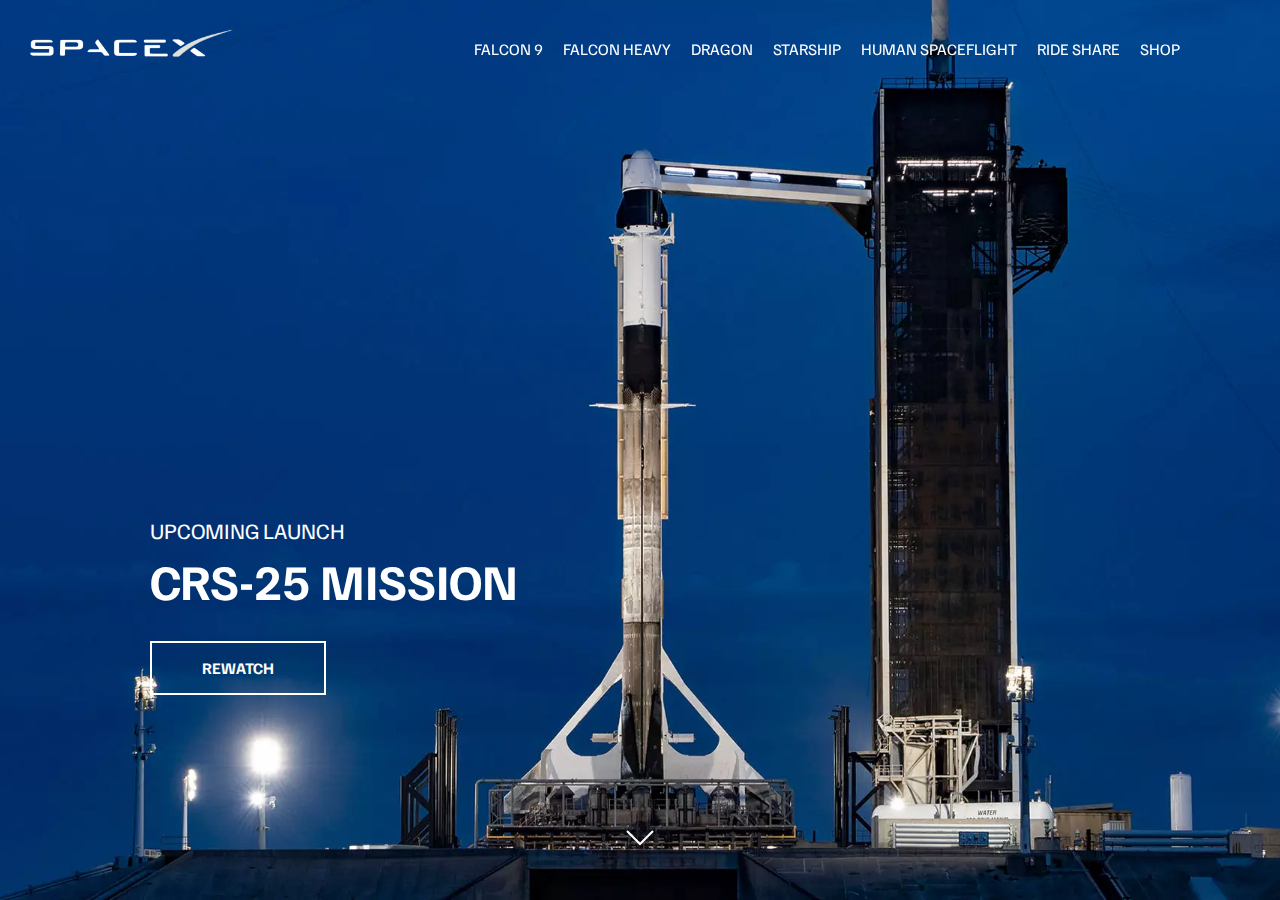
==== spacex-clone-website-scratch/index.html @ 71053476 "SCRATCH laying out home page styles without animations" ====
<!DOCTYPE html>
<html lang="en">
<head>
  <meta charset="UTF-8">
  <meta http-equiv="X-UA-Compatible" content="IE=edge">
  <meta name="viewport" content="width=device-width, initial-scale=1.0">
  <title>SpaceX</title>

  <link rel="stylesheet" href="css/styles.css">
  <script src="js/main.js" defer></script>
</head>
<body>
  <header>
    <div class="header-container">
      <a href="index.html">
        <img src="img/logo.png" class="logo" alt="SpaceX">
      </a>
      <nav>
        <ul>
          <li><a href="flacon.html">Falcon 9</a></li>
          <li><a href="falcon-heavy.html">Falcon Heavy</a></li>
          <li><a href="dragon.html">Dragon</a></li>
          <li><a href="#">Starship</a></li>
          <li><a href="#">Human Spaceflight</a></li>
          <li><a href="#">Ride Share</a></li>
          <li><a href="#">Shop</a></li>
        </ul>
      </nav>
    </div>

    <section class="hero-section-1">
      <div class="hero-content">
        <h4>Upcoming Launch</h4>
        <h2>CRS-25 Mission</h2>
        <a href="#" class="btn">Rewatch</a>
      </div>
      <div class="scroll-arrow">
        <svg width="30px" height="20px">
          <path
            stroke="#ffffff"
            fill="none"
            stroke-width="2px"
            d="M2.000,5.000 L15.000,18.000 L28.000,5.000 "
          ></path>
        </svg>
      </div>
    </section>
  </header>
</body>
</html>
---- spacex-clone-website-scratch/css/styles.css ----
@import url('https://fonts.googleapis.com/css2?family=Familjen+Grotesk:wght@400;600;700&display=swap');

/* General Styles */
* {
  box-sizing: border-box;
  margin: 0;
  padding: 0;
}

body {
  font-family: 'Familjen Grotesk', sans-serif;
  background-color: #000;
  color: #fff;
}

a {
  text-decoration: none;
  color: #fff;
}

li {
  list-style-type: none;
}

/* Utilities */
.scroll-arrow {
  position: absolute;
  bottom: 50px;
  left: 50%;
  transform: translateX(-50%);
}

/* Header Styles */
.header-container {
  display: flex;
  justify-content: space-between;
  align-items: center;
  align-items: center;
  padding: 0 30px;
  position: fixed;
  top: 0;
  left: 0;
  z-index: 1;
  width: 100%;
  height: 100px;
}

.header-container nav {
  margin-right: 50px;
}

.header-container nav ul {
  display: flex;
}

.header-container nav ul li {
  margin-right: 20px;
  padding-bottom: 2px;
  position: relative;
}

.header-container nav ul li a {
  font-size: 16px;
  text-transform: uppercase;
}

.logo {
  width: 210px;
}

/* Hero Section 1 Styles */
.hero-section-1 {
  background-image: url(../img/section-a.webp);
  background-repeat: no-repeat;
  background-position: center center;
  background-size: cover;
  height: 100vh;
  position: relative;
}

.hero-content {
  position: absolute;
  bottom: 205px;
  left: 150px;
  max-width: 560px;
  font-weight: bold;
  text-transform: uppercase;
}

.hero-content h4 {
  font-size: 22px;
  margin-bottom: 5px;
  font-weight: 300;
}

.hero-content h2 {
  font-size: 50px;
  margin-bottom: 20px;
}

.hero-content a {
  display: inline-block;
  padding: 15px 50px;
  border: 2px solid #fff;
  margin-top: 10px;
  cursor: pointer;
}
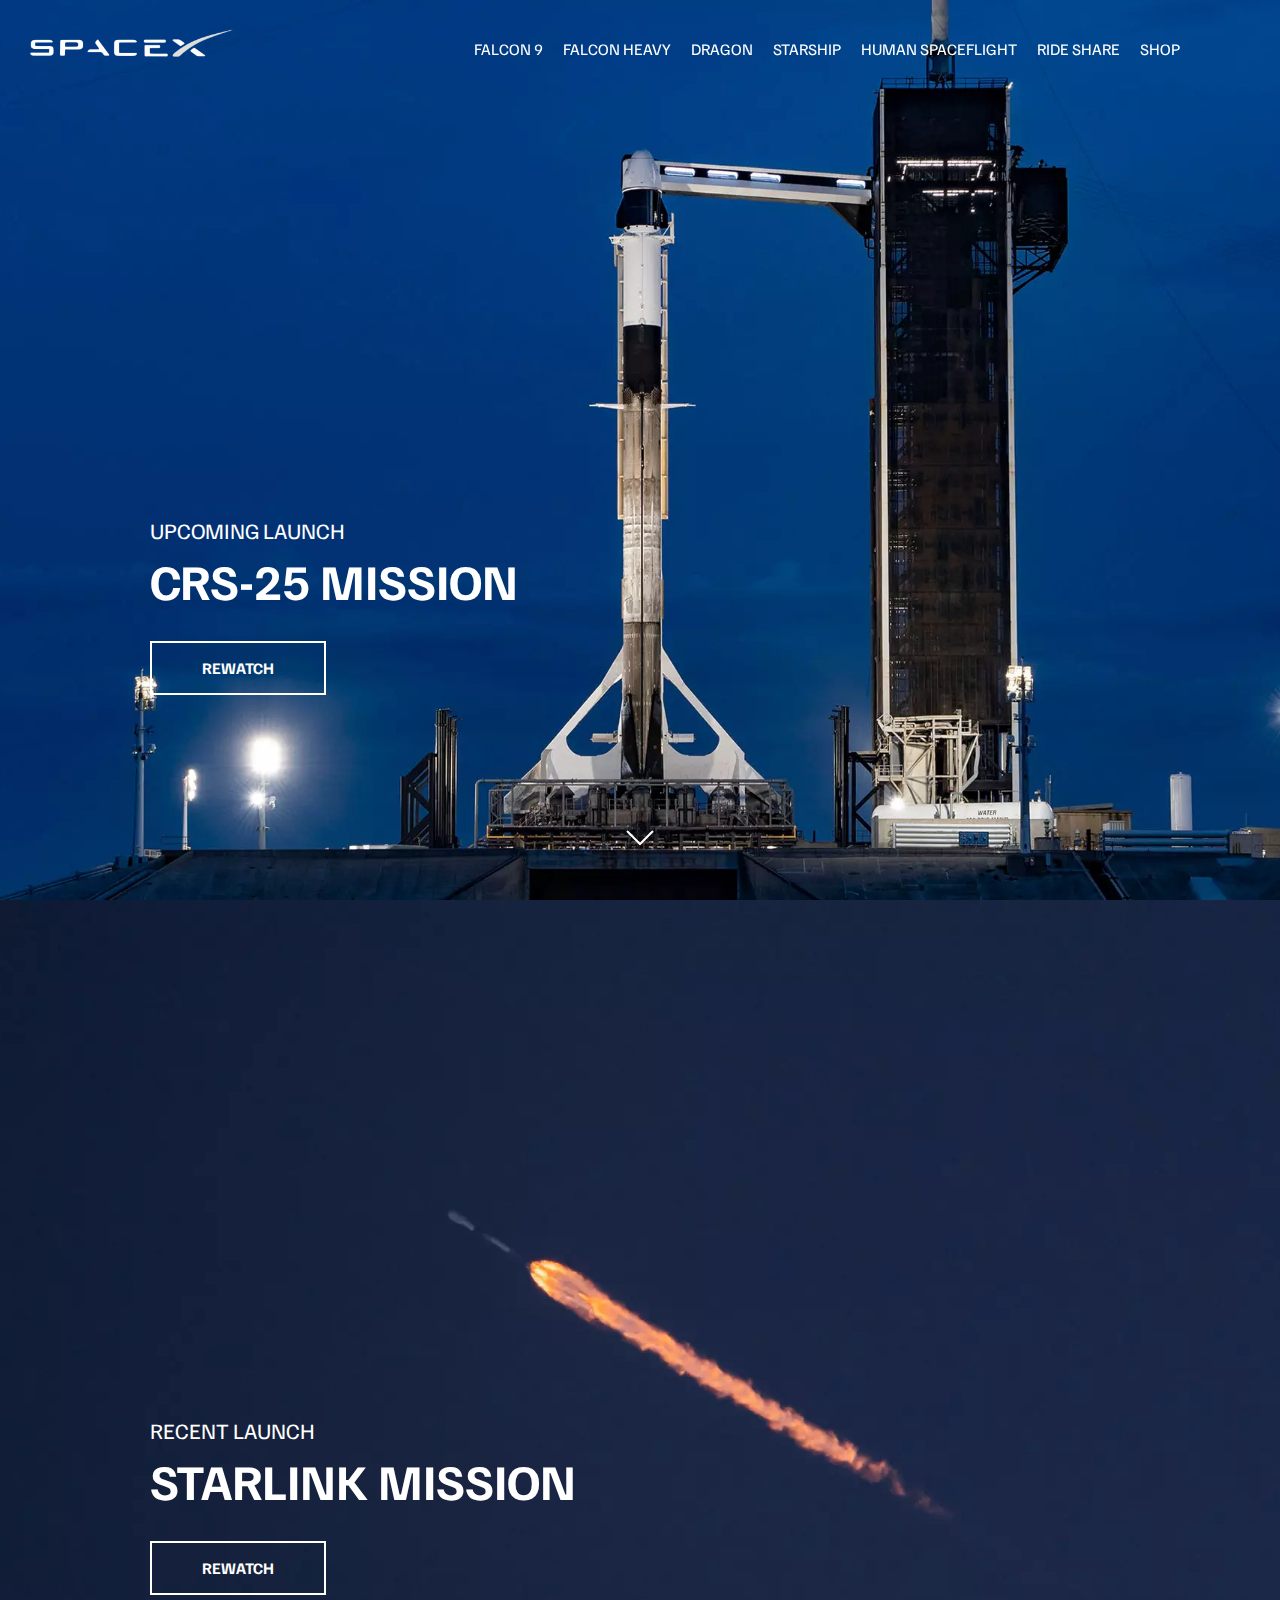
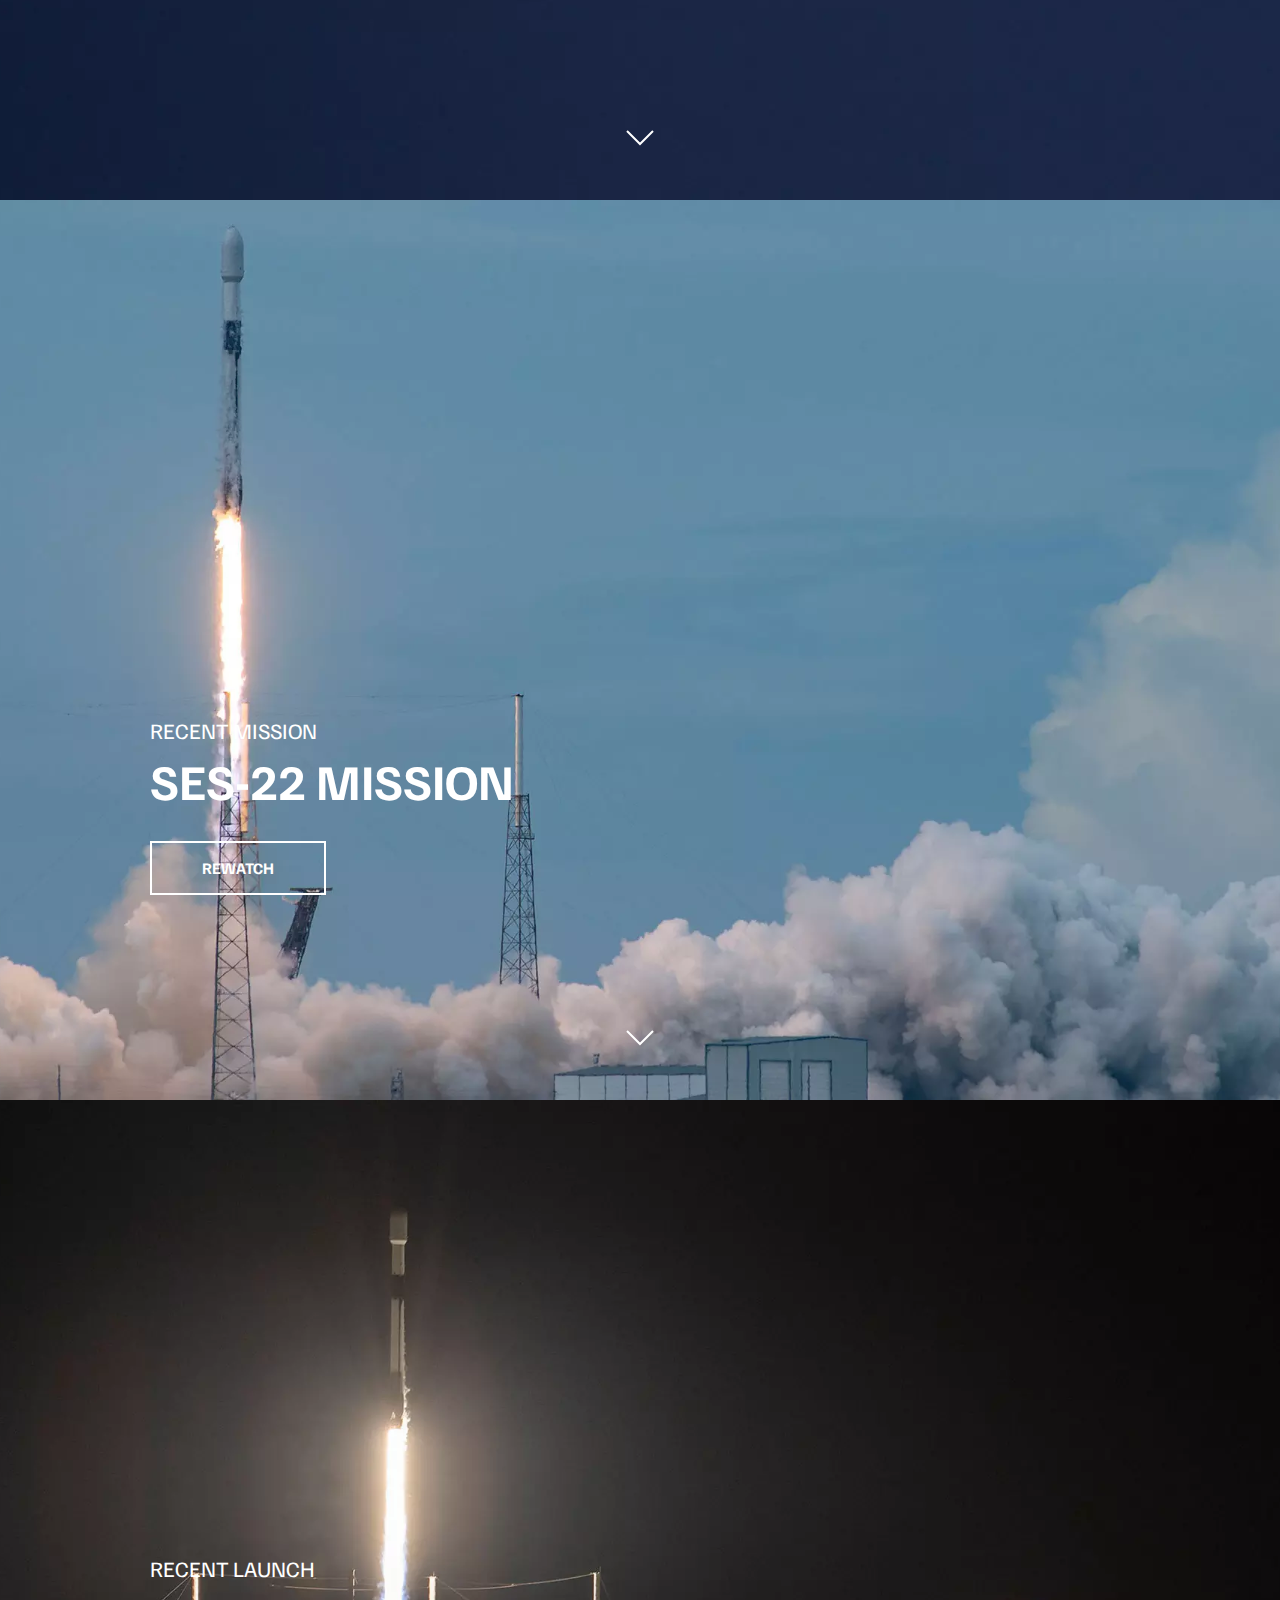
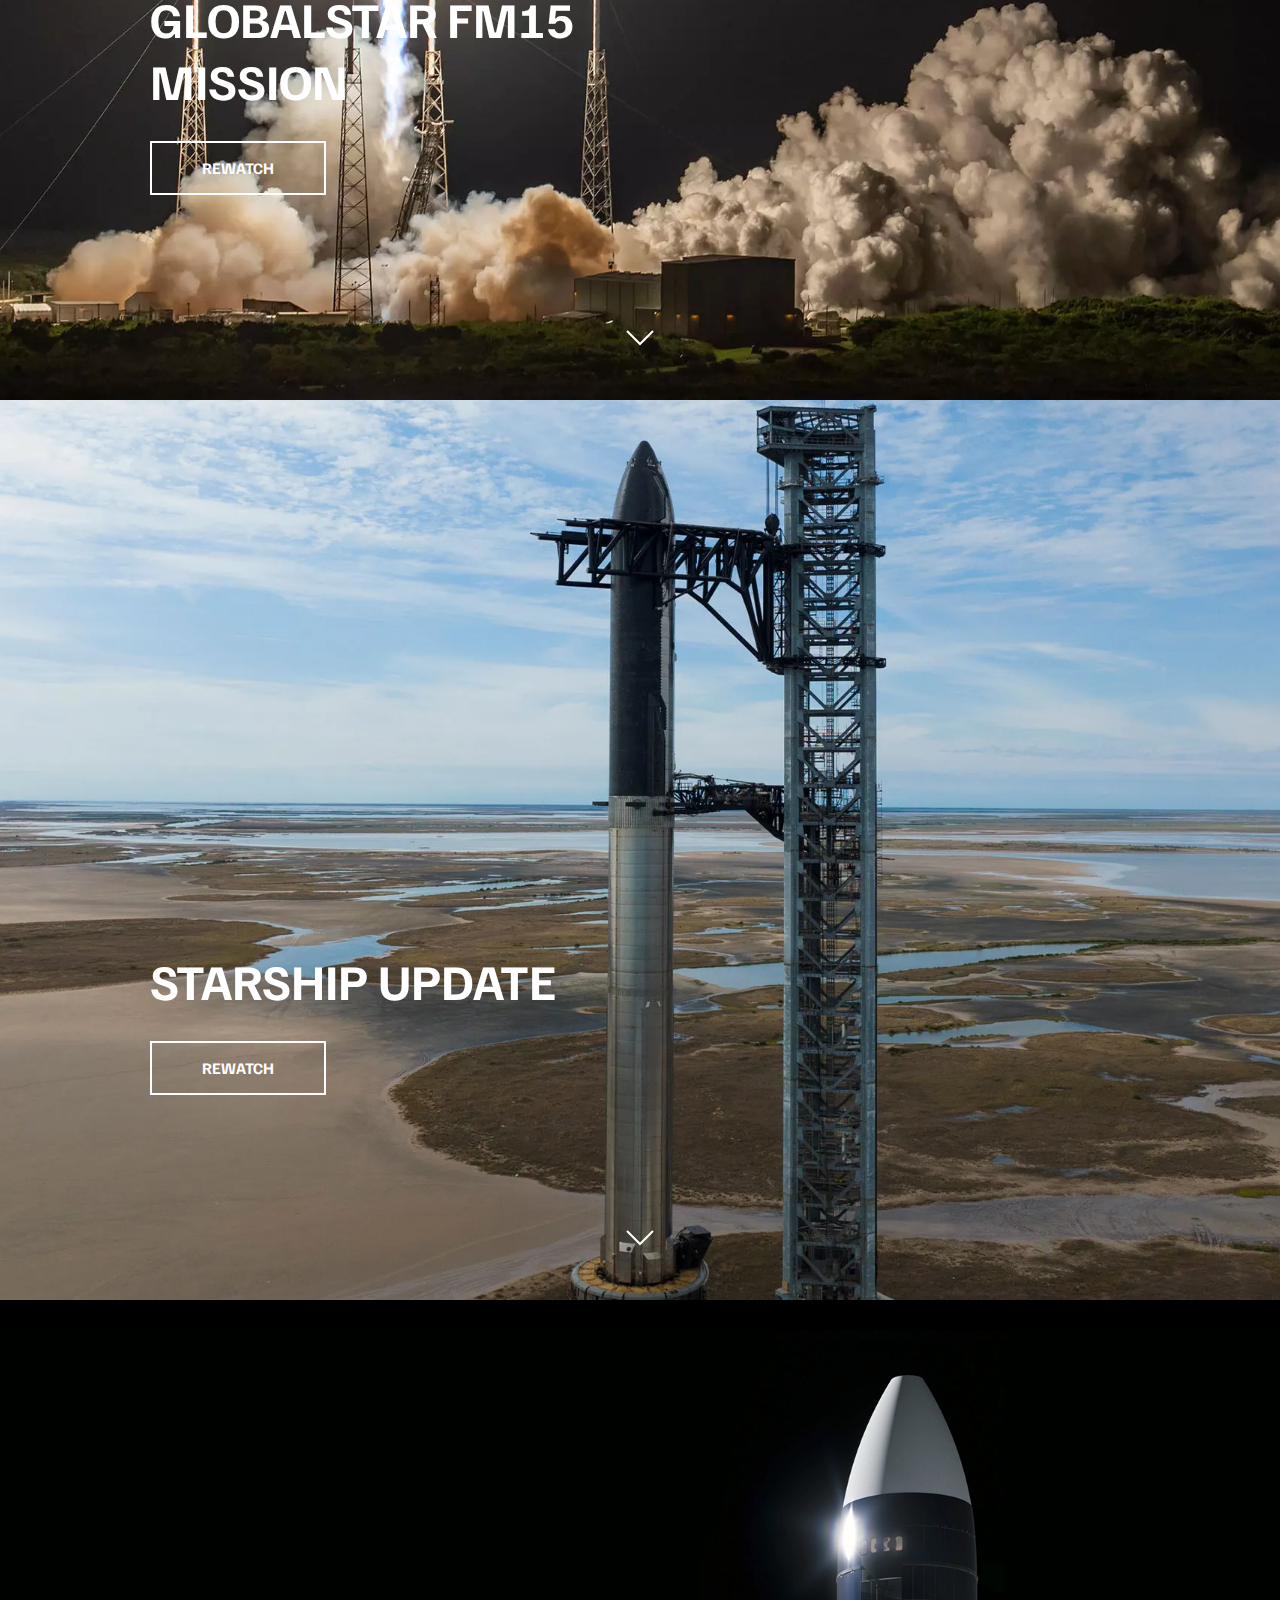
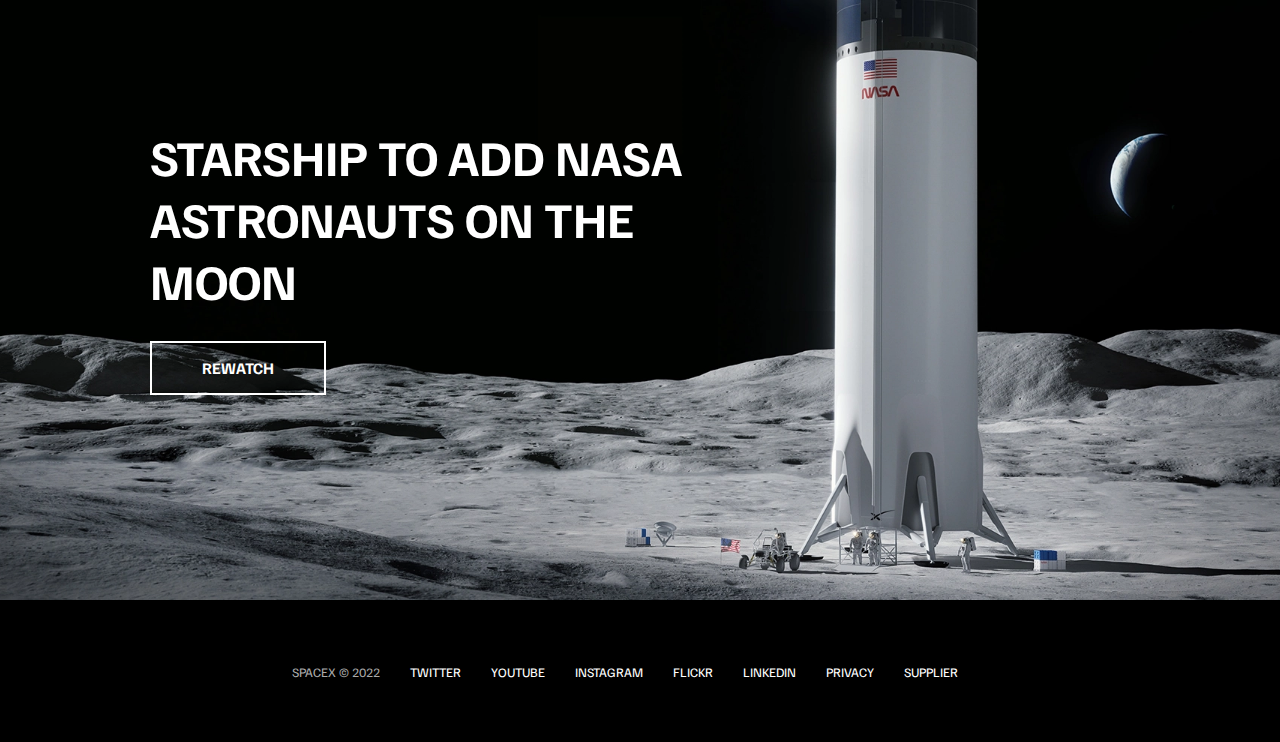
==== commit dfee6391: "Adding media queries for index.html" ====
--- a/spacex-clone-website-scratch/index.html
+++ b/spacex-clone-website-scratch/index.html
@@ -12,9 +12,11 @@
 <body>
   <header>
     <div class="header-container">
-      <a href="index.html">
-        <img src="img/logo.png" class="logo" alt="SpaceX">
-      </a>
+      <div>
+        <a href="index.html">
+          <img src="img/logo.png" class="logo" alt="SpaceX">
+        </a>
+      </div>
       <nav>
         <ul>
           <li><a href="flacon.html">Falcon 9</a></li>
@@ -45,6 +47,97 @@
         </svg>
       </div>
     </section>
+
+    <section class="hero-section-2">
+      <div class="hero-content">
+        <h4>Recent Launch</h4>
+        <h2>Starlink Mission</h2>
+        <a href="#" class="btn">Rewatch</a>
+      </div>
+      <div class="scroll-arrow">
+        <svg width="30px" height="20px">
+          <path
+            stroke="#ffffff"
+            fill="none"
+            stroke-width="2px"
+            d="M2.000,5.000 L15.000,18.000 L28.000,5.000 "
+          ></path>
+        </svg>
+      </div>
+    </section>
+
+    <section class="hero-section-3">
+      <div class="hero-content">
+        <h4>Recent Mission</h4>
+        <h2>SES-22 Mission</h2>
+        <a href="#" class="btn">Rewatch</a>
+      </div>
+      <div class="scroll-arrow">
+        <svg width="30px" height="20px">
+          <path
+            stroke="#ffffff"
+            fill="none"
+            stroke-width="2px"
+            d="M2.000,5.000 L15.000,18.000 L28.000,5.000 "
+          ></path>
+        </svg>
+      </div>
+    </section>
+
+    <section class="hero-section-4">
+      <div class="hero-content">
+        <h4>Recent Launch</h4>
+        <h2>GLOBALSTAR FM15 Mission</h2>
+        <a href="#" class="btn">Rewatch</a>
+      </div>
+      <div class="scroll-arrow">
+        <svg width="30px" height="20px">
+          <path
+            stroke="#ffffff"
+            fill="none"
+            stroke-width="2px"
+            d="M2.000,5.000 L15.000,18.000 L28.000,5.000 "
+          ></path>
+        </svg>
+      </div>
+    </section>
+
+    <section class="hero-section-5">
+      <div class="hero-content">
+        <h2>Starship Update</h2>
+        <a href="#" class="btn">Rewatch</a>
+      </div>
+      <div class="scroll-arrow">
+        <svg width="30px" height="20px">
+          <path
+            stroke="#ffffff"
+            fill="none"
+            stroke-width="2px"
+            d="M2.000,5.000 L15.000,18.000 L28.000,5.000 "
+          ></path>
+        </svg>
+      </div>
+    </section>
+
+    <section class="hero-section-6">
+      <div class="hero-content">
+        <h2>Starship To Add NASA Astronauts On The Moon</h2>
+        <a href="#" class="btn">Rewatch</a>
+      </div>
+    </section>
   </header>
+
+  <footer>
+    <ul>
+      <li><a style="color: #aaa;" href="index.html">SpaceX &copy; 2022</a></li>
+      <li><a href="#">Twitter</a></li>
+      <li><a href="#">YouTube</a></li>
+      <li><a href="#">Instagram</a></li>
+      <li><a href="#">Flickr</a></li>
+      <li><a href="#">LinkedIn</a></li>
+      <li><a href="#">Privacy</a></li>
+      <li><a href="#">Supplier</a></li>
+    </ul>
+  </footer>
 </body>
 </html>--- a/spacex-clone-website-scratch/css/styles.css
+++ b/spacex-clone-website-scratch/css/styles.css
@@ -28,6 +28,7 @@
   bottom: 50px;
   left: 50%;
   transform: translateX(-50%);
+  animation: fadeBounce 2s infinite;
 }
 
 /* Header Styles */
@@ -64,13 +65,77 @@
   text-transform: uppercase;
 }
 
+.header-container nav ul li a::after {
+  content: '';
+  width: 100%;
+  height: 1px;
+  background-color: #fff;
+  position: absolute;
+  left: 0;
+  bottom: 0;
+  transform: scaleX(0);
+  transition: transform 0.6s cubic-bezier(0.19, 1, 0.22, 1);
+  transform-origin: right center;
+}
+
+.desktop-main-menu ul li a:hover::after {
+  transform: scaleX(1);
+  transform-origin: left center;
+  transition-duration: 0.4s;
+}
+
 .logo {
   width: 210px;
 }
 
 /* Hero Section 1 Styles */
 .hero-section-1 {
-  background-image: url(../img/section-a.webp);
+  background-image: url(../img/section-1.webp);
+  background-repeat: no-repeat;
+  background-position: center center;
+  background-size: cover;
+  height: 100vh;
+  position: relative;
+}
+
+.hero-section-2 {
+  background-image: url(../img/section-2.webp);
+  background-repeat: no-repeat;
+  background-position: center center;
+  background-size: cover;
+  height: 100vh;
+  position: relative;
+}
+
+.hero-section-3 {
+  background-image: url(../img/section-3.webp);
+  background-repeat: no-repeat;
+  background-position: center center;
+  background-size: cover;
+  height: 100vh;
+  position: relative;
+}
+
+.hero-section-4 {
+  background-image: url(../img/section-4.webp);
+  background-repeat: no-repeat;
+  background-position: center center;
+  background-size: cover;
+  height: 100vh;
+  position: relative;
+}
+
+.hero-section-5 {
+  background-image: url(../img/section-5.webp);
+  background-repeat: no-repeat;
+  background-position: center center;
+  background-size: cover;
+  height: 100vh;
+  position: relative;
+}
+
+.hero-section-6 {
+  background-image: url(../img/section-6.webp);
   background-repeat: no-repeat;
   background-position: center center;
   background-size: cover;
@@ -104,4 +169,80 @@
   border: 2px solid #fff;
   margin-top: 10px;
   cursor: pointer;
+}
+
+/* Footer Styles */
+footer {
+  position: relative;
+  padding: 55px 0;
+}
+
+footer ul {
+  display: flex;
+  justify-content: center;
+  align-items: center;
+  flex-wrap: wrap;
+}
+
+footer ul li {
+  margin-right: 30px;
+  line-height: 2;
+}
+
+footer ul li a {
+  color: #fff;
+  text-transform: uppercase;
+  font-size: 13px;
+}
+
+footer ul li a:hover {
+  color: #aaa;
+  transition: color 0.6s;
+}
+
+/* Animations */
+@keyframes fadeBounce {
+  0%,
+  50%,
+  80%,
+  100% {
+    opacity: 0;
+    transform: translateY(-20px);
+  }
+
+  40% {
+    opacity: 1;
+    transform: translateY(0);
+  }
+}
+
+@media(max-width: 600px) {
+  .header-container {
+    width: 100%;
+  }
+  
+  .header-container nav {
+    display: none;
+  }
+
+  .logo {
+    width: 150px;
+  }
+
+  .header-container div {
+    margin: auto;
+  }
+
+  .hero-content {
+    bottom: 75px;
+    left: 20px;
+  }
+
+  .hero-content h2 {
+    font-size: 40px;
+  }
+}
+
+@media(max-width: 960px) {
+
 }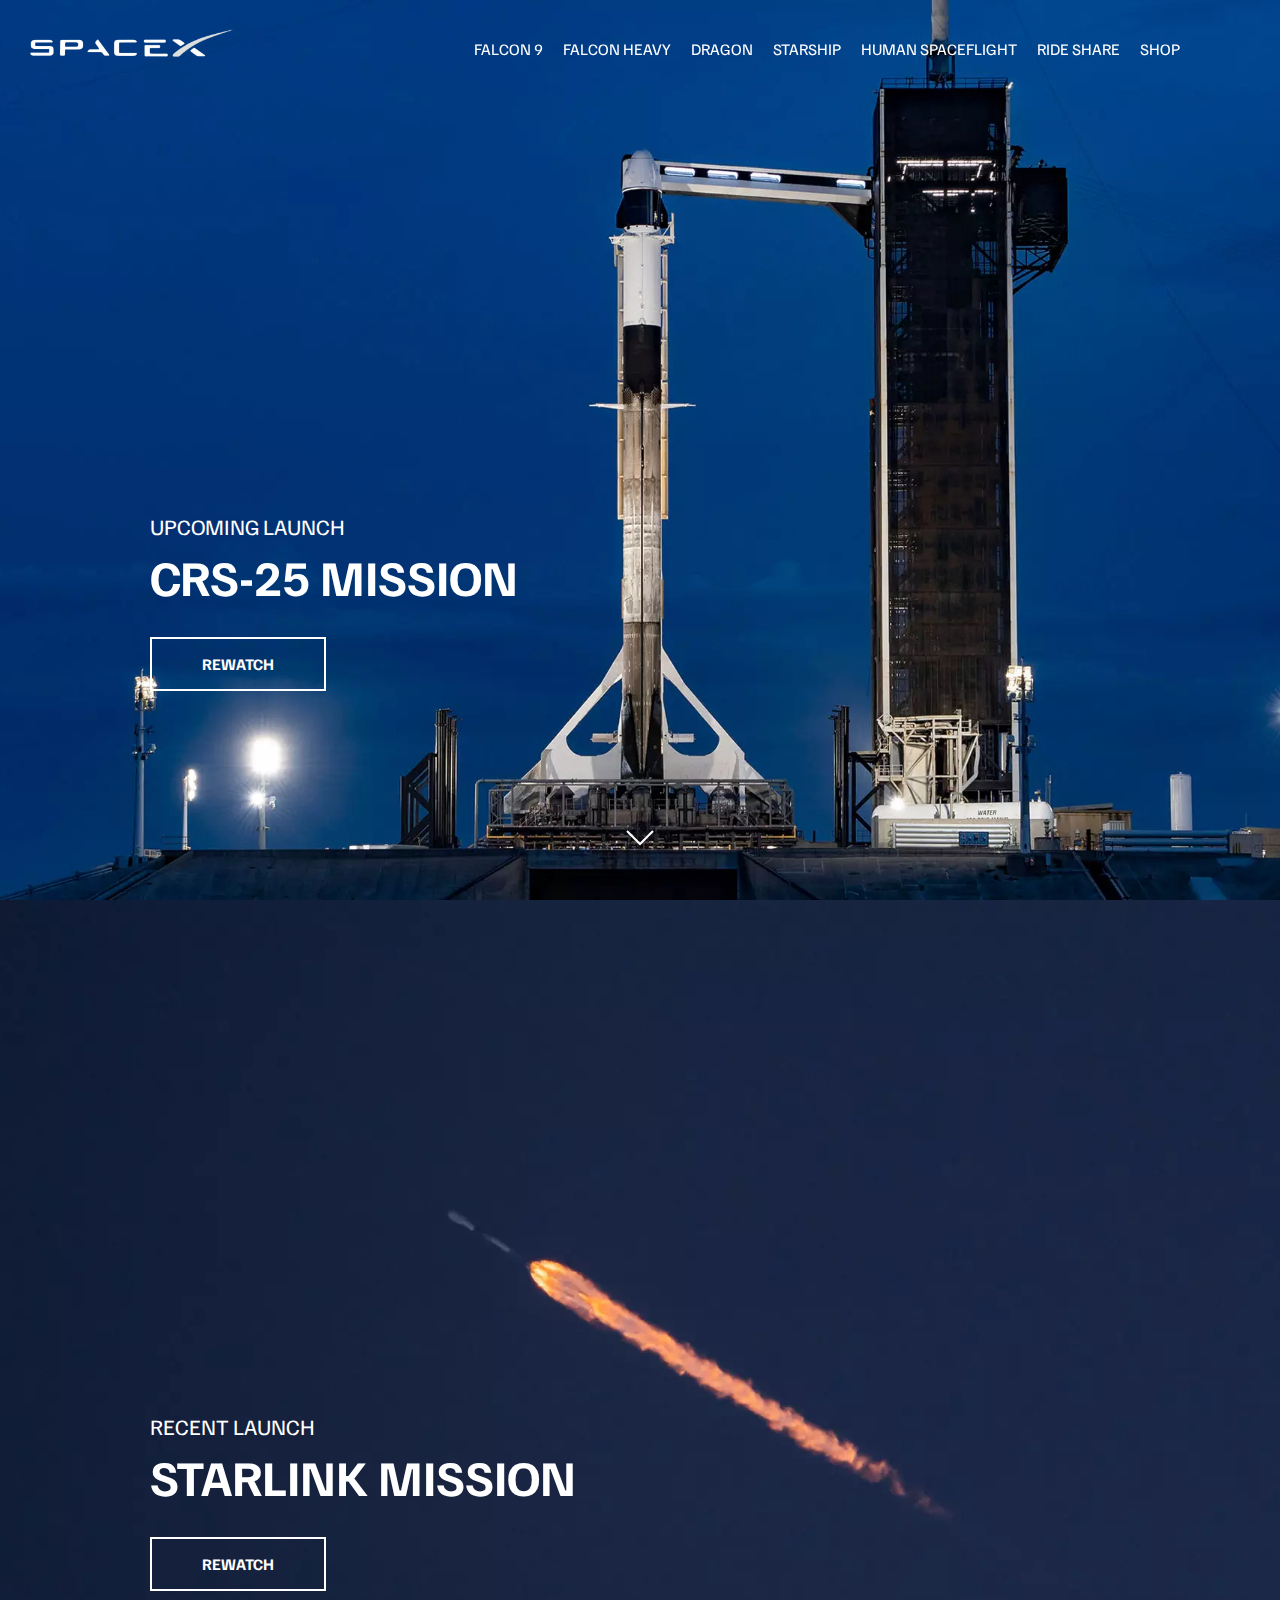
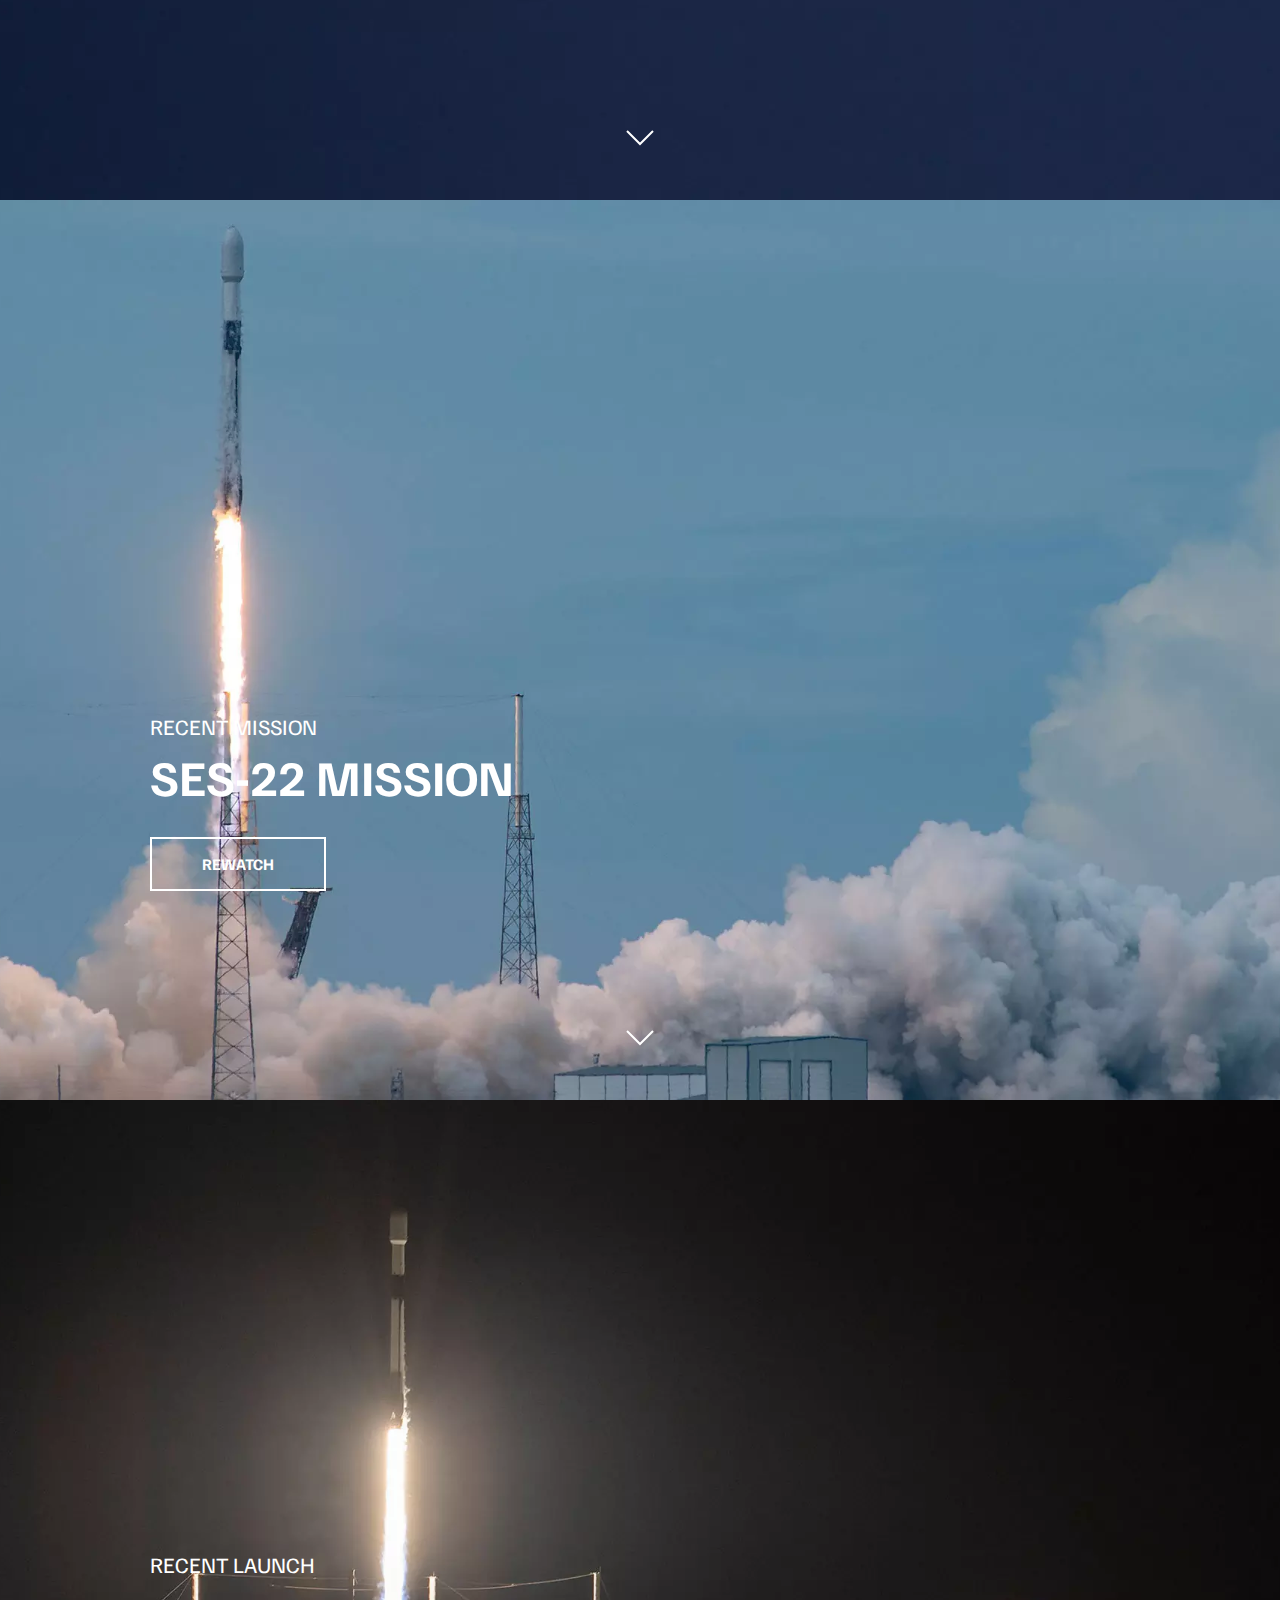
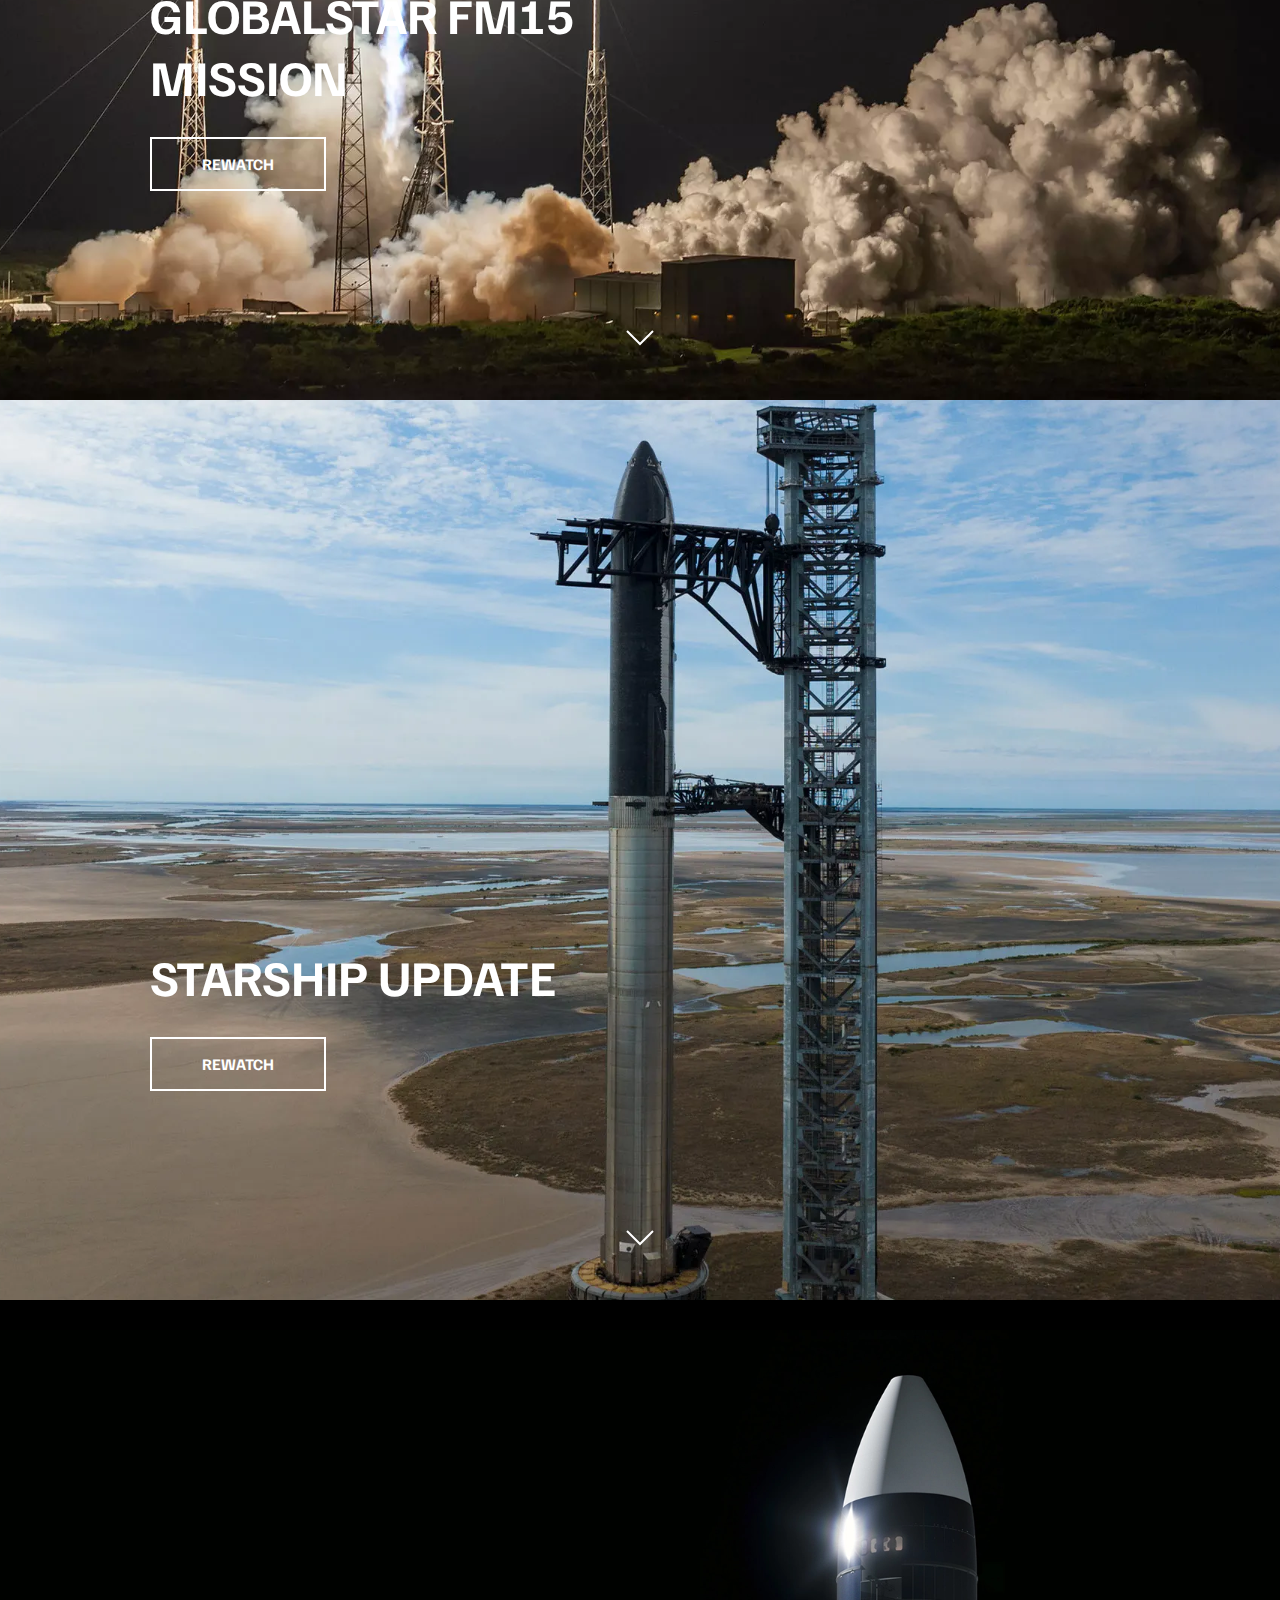
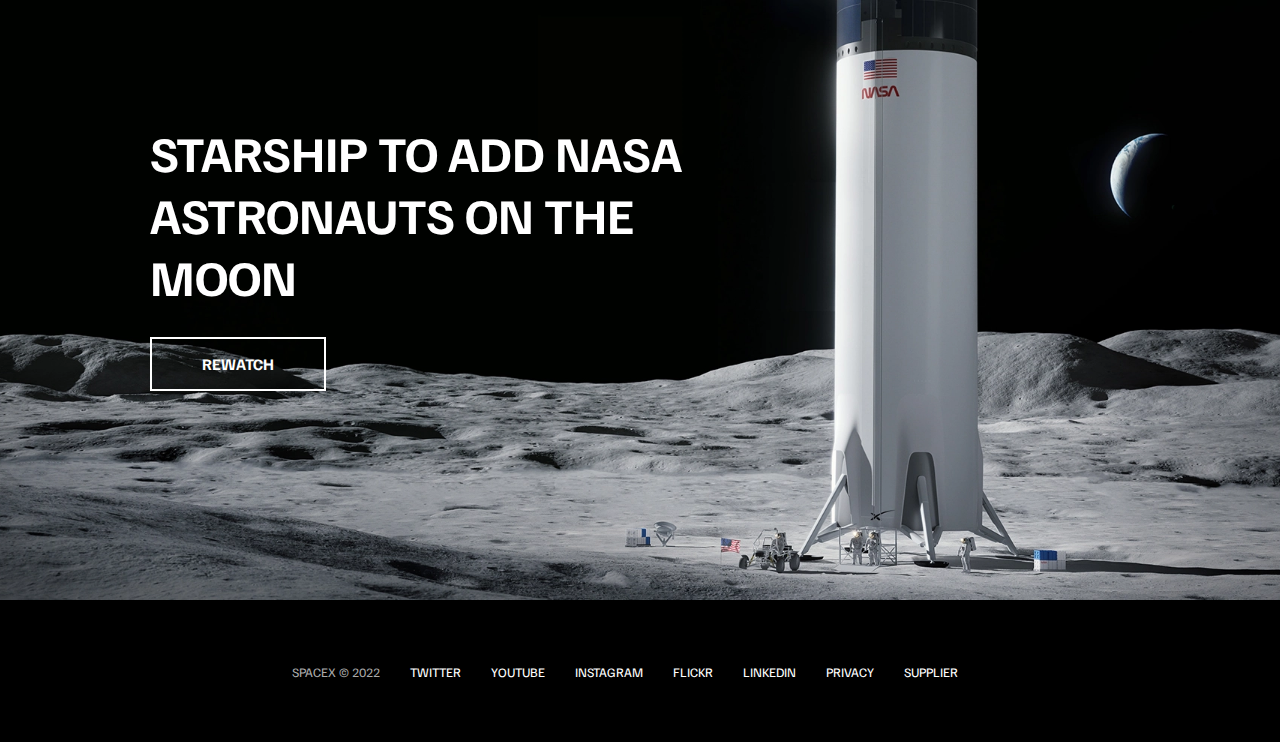
==== commit a4f189e3: "reseting tutorial sites annimations and hover effects + adding annimation and hover effects to scrat" ====
--- a/spacex-clone-website-scratch/index.html
+++ b/spacex-clone-website-scratch/index.html
@@ -34,7 +34,10 @@
       <div class="hero-content">
         <h4>Upcoming Launch</h4>
         <h2>CRS-25 Mission</h2>
-        <a href="#" class="btn">Rewatch</a>
+        <a href="#" class="btn">
+          <div class="hover"></div>
+          <span>Rewatch</span>
+        </a>
       </div>
       <div class="scroll-arrow">
         <svg width="30px" height="20px">
--- a/spacex-clone-website-scratch/css/styles.css
+++ b/spacex-clone-website-scratch/css/styles.css
@@ -63,22 +63,23 @@
 .header-container nav ul li a {
   font-size: 16px;
   text-transform: uppercase;
+  position: relative;
 }
 
 .header-container nav ul li a::after {
   content: '';
+  position: absolute;
+  bottom: 0;
+  left: 0;
   width: 100%;
   height: 1px;
   background-color: #fff;
-  position: absolute;
-  left: 0;
-  bottom: 0;
   transform: scaleX(0);
   transition: transform 0.6s cubic-bezier(0.19, 1, 0.22, 1);
   transform-origin: right center;
 }
 
-.desktop-main-menu ul li a:hover::after {
+.header-container nav ul li a:hover::after {
   transform: scaleX(1);
   transform-origin: left center;
   transition-duration: 0.4s;
@@ -88,7 +89,7 @@
   width: 210px;
 }
 
-/* Hero Section 1 Styles */
+/* Hero Section Styles */
 .hero-section-1 {
   background-image: url(../img/section-1.webp);
   background-repeat: no-repeat;
@@ -156,20 +157,47 @@
   font-size: 22px;
   margin-bottom: 5px;
   font-weight: 300;
+  animation: fadeInUp 0.5s ease-in-out;
 }
 
 .hero-content h2 {
   font-size: 50px;
   margin-bottom: 20px;
+  animation: fadeInUp 0.5s ease-in-out 0.2s both;
 }
 
 .hero-content a {
   display: inline-block;
+  position: relative;
   padding: 15px 50px;
   border: 2px solid #fff;
   margin-top: 10px;
   cursor: pointer;
-}
+  animation: fadeInUp 0.5s ease-in-out 0.4s both;
+  overflow: hidden;
+}
+
+.hero-content a .hover {
+  position: absolute;
+  top: 0;
+  left: 0;
+  width: 100%;
+  height: 100%;
+  background-color: #fff;
+  transform: translateY(100%);
+  z-index: -1;
+  transition: transform 0.6s cubic-bezier(0.19, 1, 0.22, 1);
+}
+
+.hero-content a:hover .hover {
+  transform: translateY(0);
+}
+
+.hero-content a:hover span {
+  color: #000;
+}
+
+
 
 /* Footer Styles */
 footer {
@@ -201,6 +229,18 @@
 }
 
 /* Animations */
+@keyframes fadeInUp {
+  0% {
+    opacity: 0;
+    transform: translateY(140px);
+  }
+
+  100% {
+    opacity: 1;
+    transform: translateY(0);
+  }
+}
+
 @keyframes fadeBounce {
   0%,
   50%,
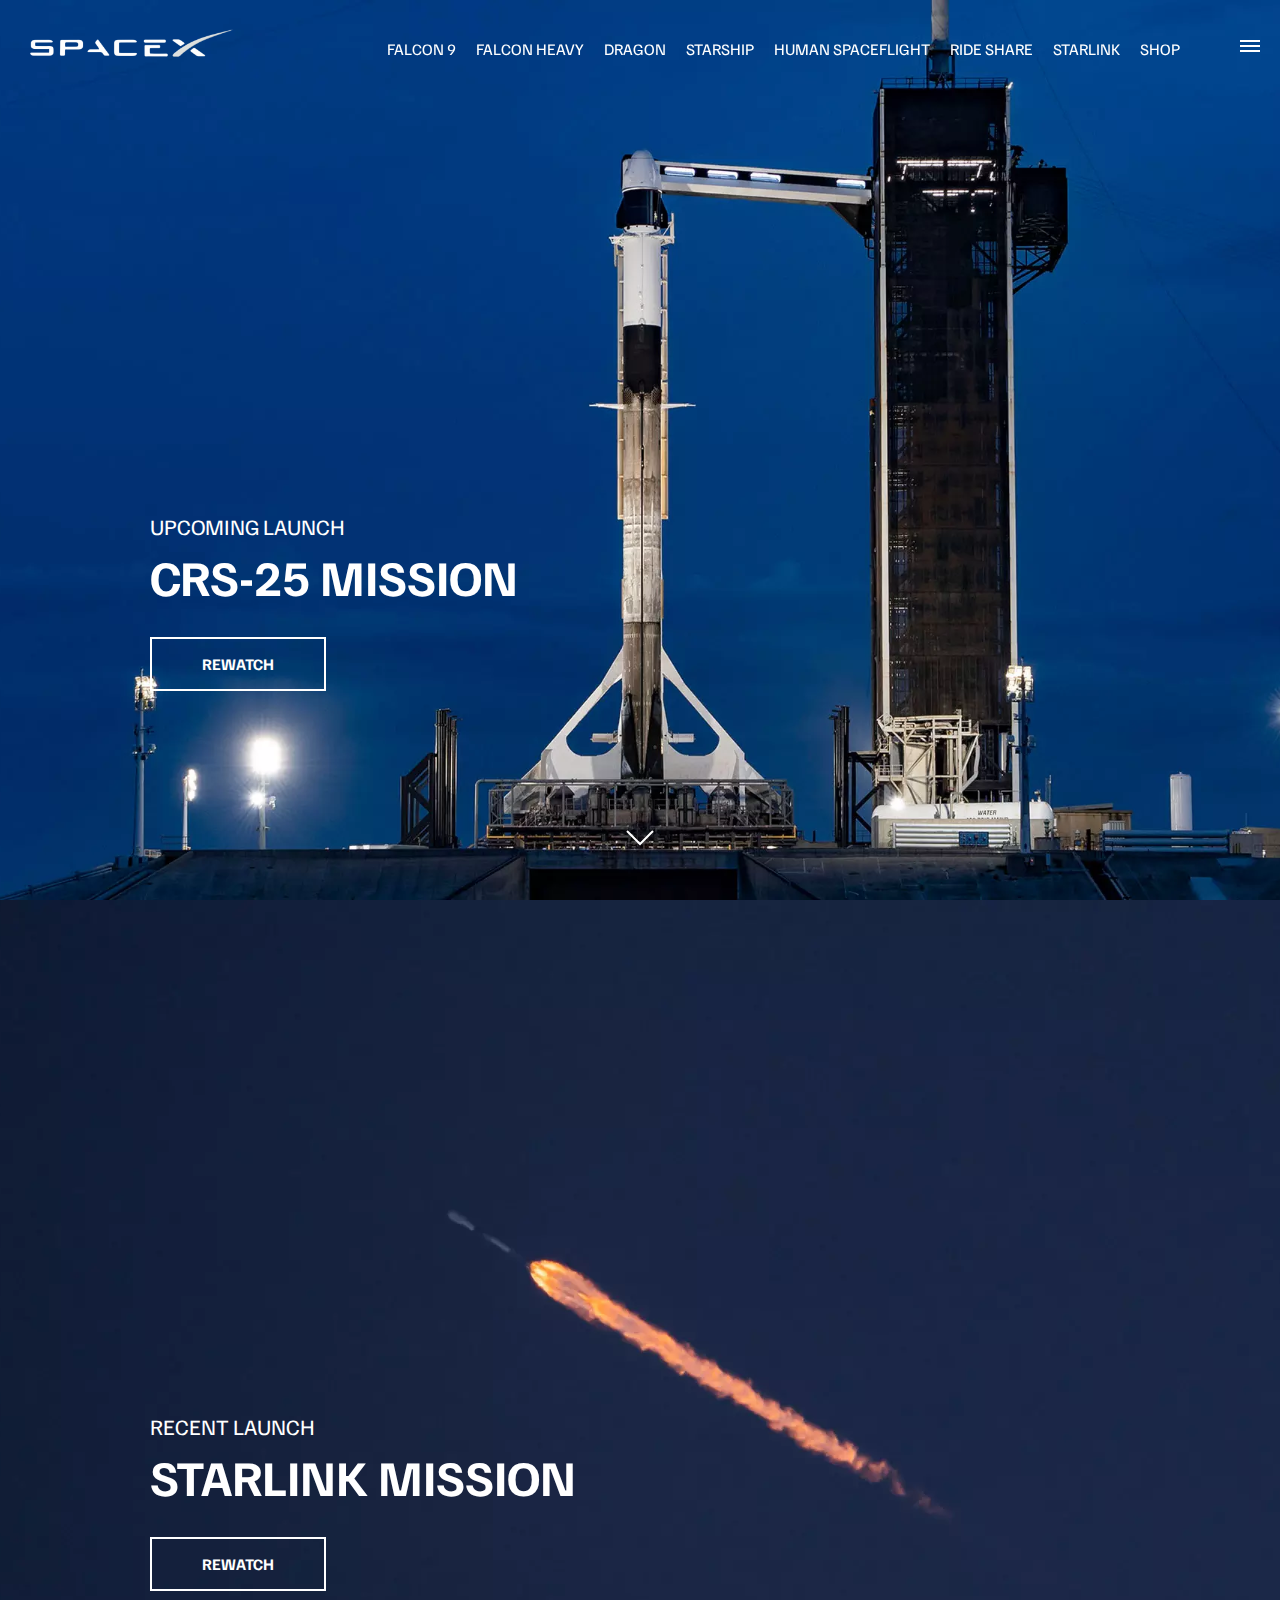
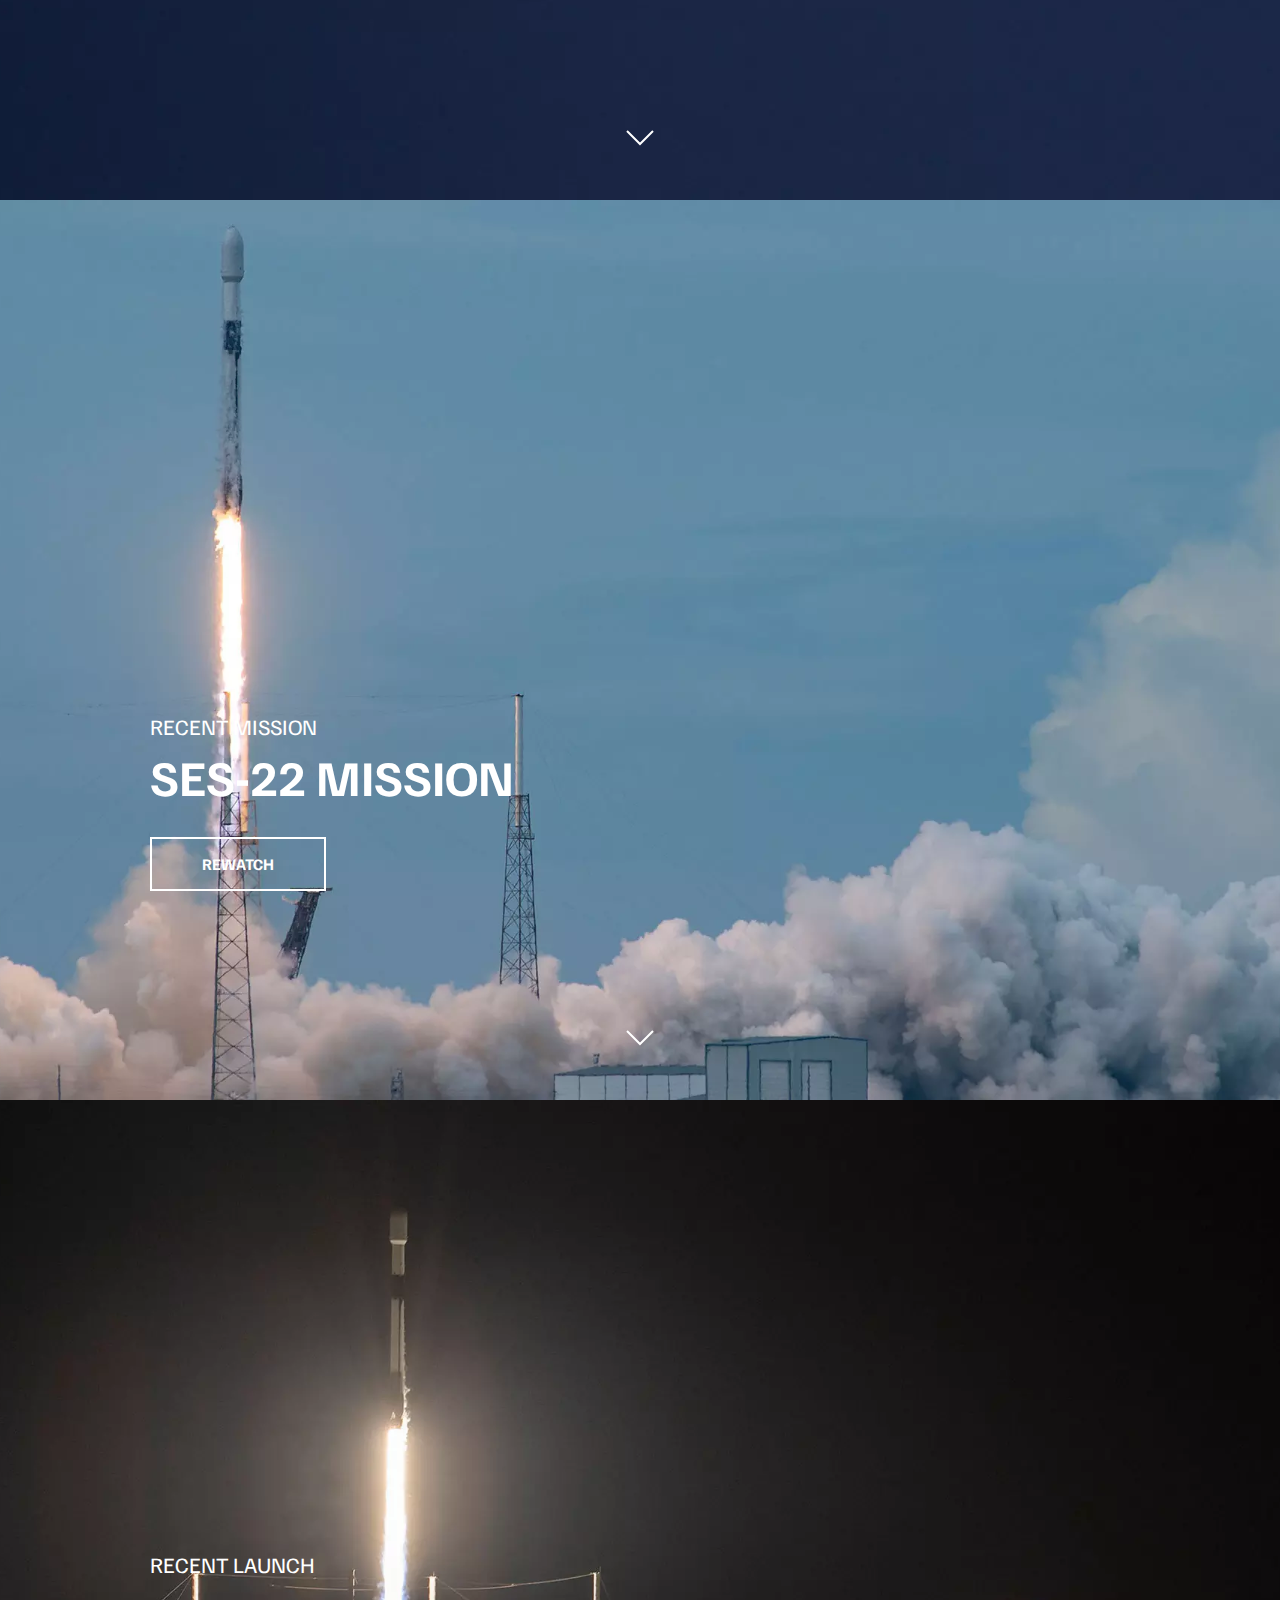
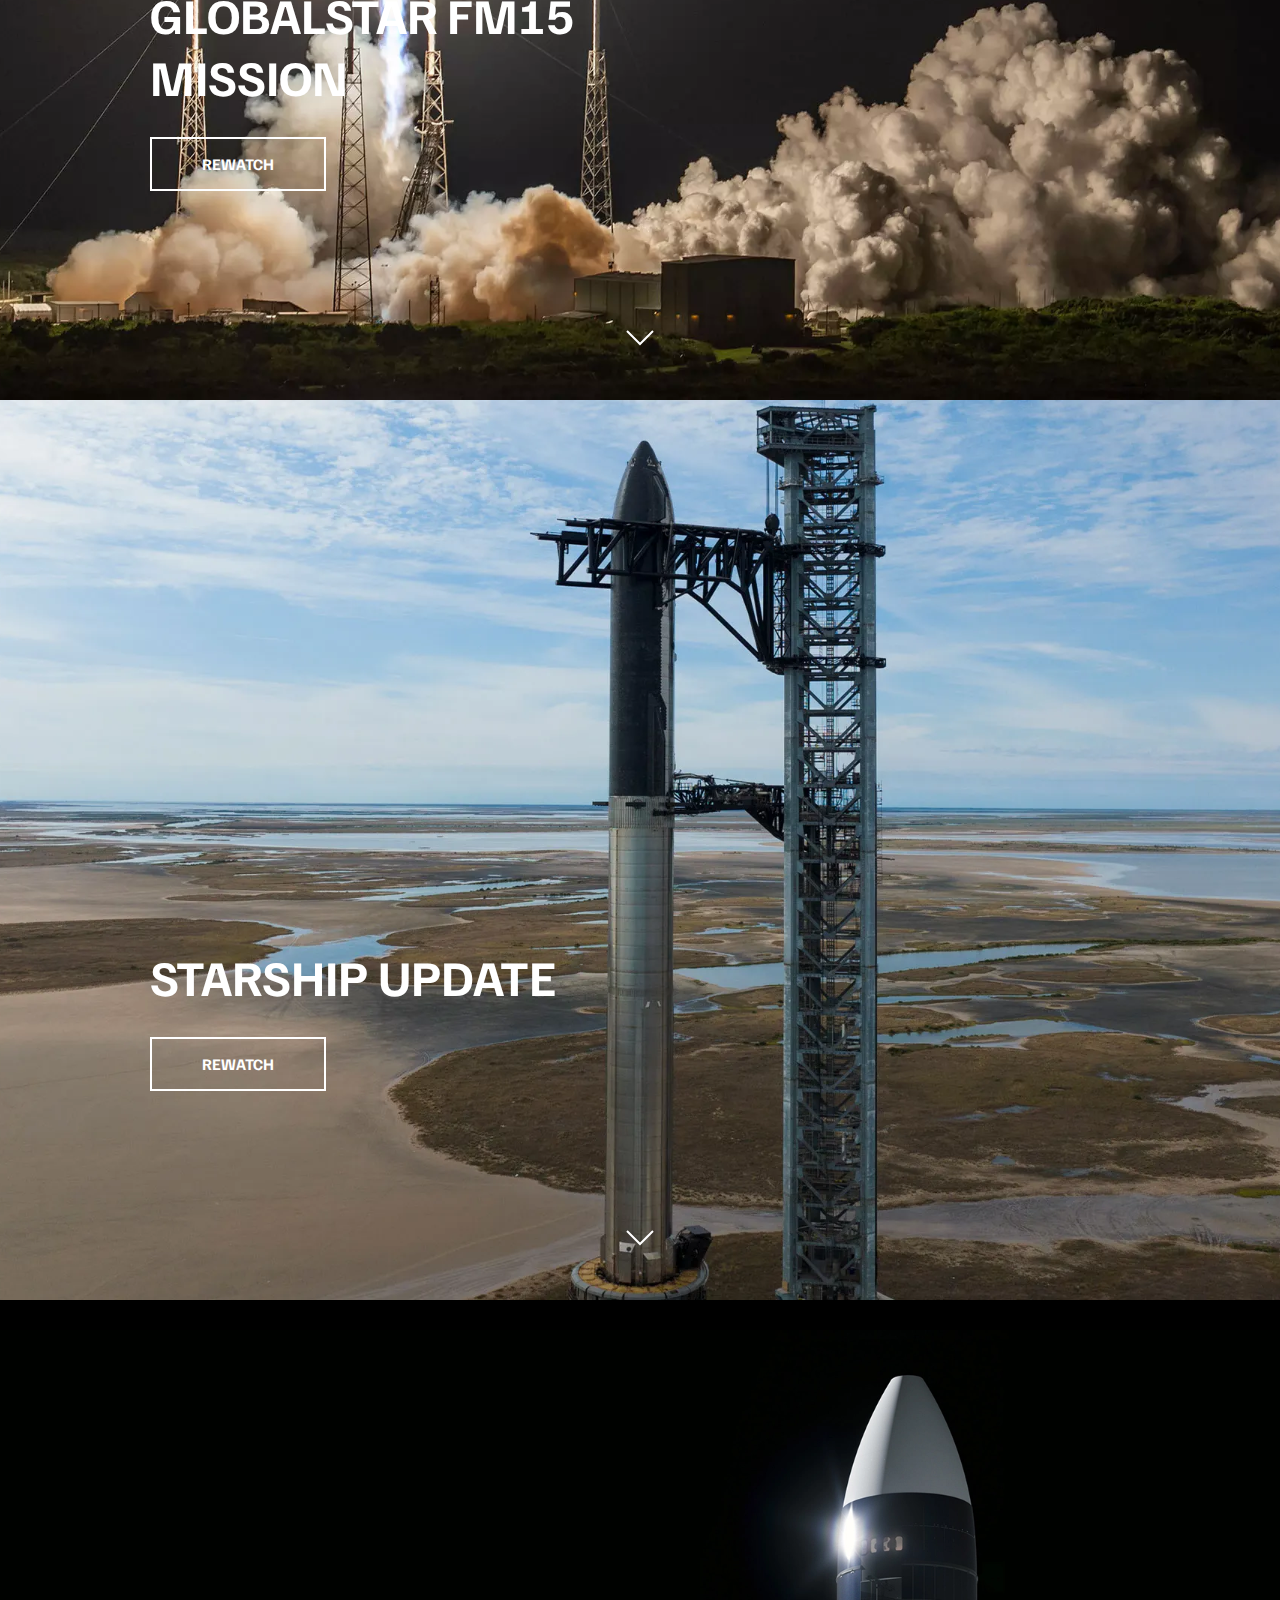
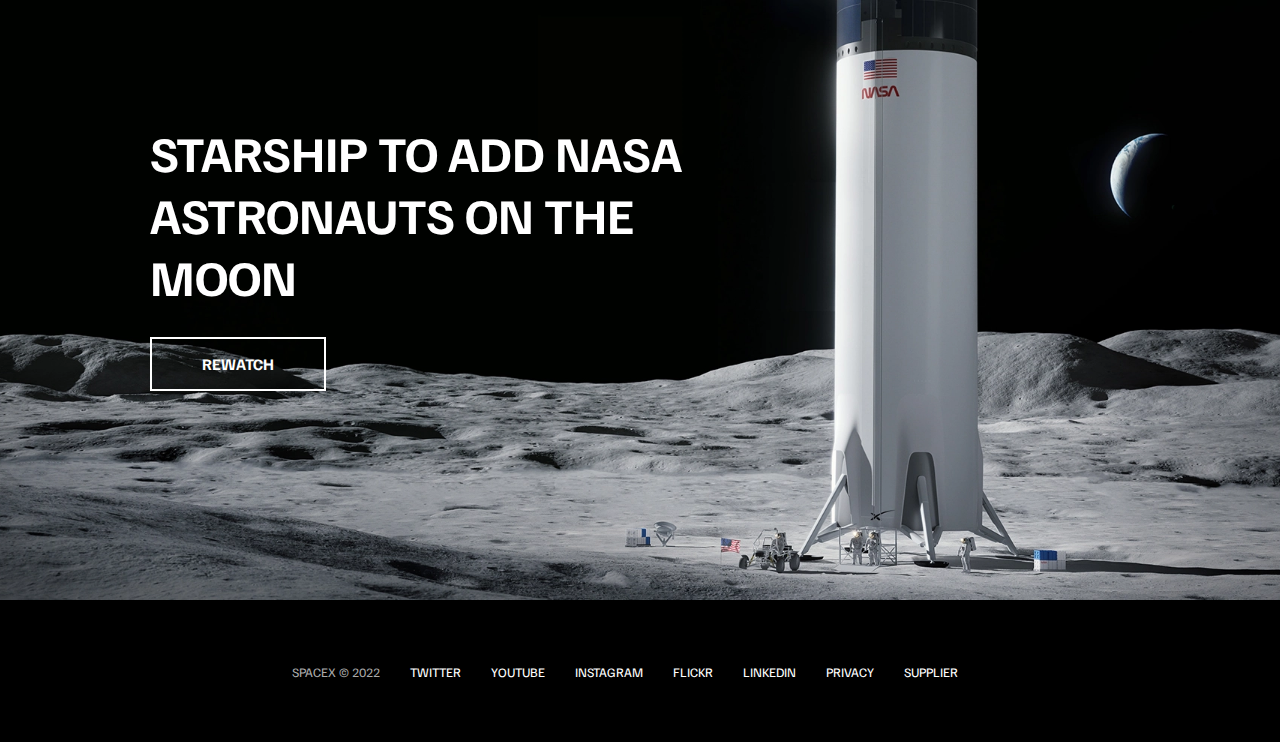
==== commit 70080aff: "SCRATCH adding javascript and mobile menu to scratch site" ====
--- a/spacex-clone-website-scratch/index.html
+++ b/spacex-clone-website-scratch/index.html
@@ -10,6 +10,23 @@
   <script src="js/main.js" defer></script>
 </head>
 <body>
+  <div id="overlay-el"></div>
+  <div id="mobile-menu" class="mobile-menu">
+    <ul>
+      <li><a href="#">Mission</a></li>
+      <li><a href="#">Launches</a></li>
+      <li><a href="#">Careers</a></li>
+      <li><a href="#">Updates</a></li>
+      <li><a href="#">Shop</a></li>
+      <li class="mobile-only"><a href="flacon.html">Falcon 9</a></li>
+      <li class="mobile-only"><a href="falcon-heavy.html">Falcon Heavy</a></li>
+      <li class="mobile-only"><a href="dragon.html">Dragon</a></li>
+      <li class="mobile-only"><a href="#">Starship</a></li>
+      <li class="mobile-only"><a href="#">Human Spaceflight</a></li>
+      <li class="mobile-only"><a href="#">Ride Share</a></li>
+      <li class="mobile-only"><a href="#">Starlink</a></li>
+    </ul>
+  </div>
   <header>
     <div class="header-container">
       <div>
@@ -25,12 +42,18 @@
           <li><a href="#">Starship</a></li>
           <li><a href="#">Human Spaceflight</a></li>
           <li><a href="#">Ride Share</a></li>
+          <li><a href="#">Starlink</a></li>
           <li><a href="#">Shop</a></li>
         </ul>
       </nav>
     </div>
-
-    <section class="hero-section-1">
+  </header>
+  <button class="hamburger" type="button" id="menu-btn">
+    <span class="hamburger-top"></span>
+    <span class="hamburger-middle"></span>
+    <span class="hamburger-bottom"></span>
+  </button>
+  <section class="hero-section-1">
       <div class="hero-content">
         <h4>Upcoming Launch</h4>
         <h2>CRS-25 Mission</h2>
--- a/spacex-clone-website-scratch/css/styles.css
+++ b/spacex-clone-website-scratch/css/styles.css
@@ -89,6 +89,116 @@
   width: 210px;
 }
 
+/* Hamburger Menu Styles */
+
+.hamburger {
+  position: fixed;
+  top: 40px;
+  right: 20px;
+  z-index: 10;
+  width: 20px;
+  cursor: pointer;
+  background: none;
+  border: none;
+}
+
+.hamburger-top,
+.hamburger-middle,
+.hamburger-bottom {
+  width: 20px;
+  position: absolute;
+  top: 0;
+  left: 0;
+  height: 2px;
+  background: #fff;
+  transition: transform 0.6s;
+}
+
+.hamburger-middle {
+  transform: translateY(5px);
+}
+
+.hamburger-bottom {
+  transform: translateY(10px);
+}
+
+.open .hamburger-top {
+  display: none;
+}
+
+.open .hamburger-middle {
+  transform: translateY(5px);
+  transform: rotate(45deg) translateY(6px) translateX(6px);
+}
+
+.open .hamburger-bottom {
+  transform: translateY(10px);
+  transform: rotate(-45deg) translateY(6px) translateX(-6px);
+}
+
+.overlay-show {
+  position: fixed;
+  top: 0;
+  left: 0;
+  width: 100%;
+  height: 100%;
+  background: rgba(0, 0, 0, 0.5);
+  z-index: 1;
+}
+
+/* Mobile Menu Styles */
+.mobile-menu {
+  position: fixed;
+  top: 0;
+  right: 0;
+  height: 100%;
+  width: 350px;
+  z-index: 2;
+  background-color: #000;
+  display: flex;
+  justify-content: center;
+  align-items: center;
+  transform: translateX(100%);
+  transition: transform 0.6s cubic-bezier(0.19, 1, 0.22, 1);
+}
+
+.open-menu {
+  transform: translateX(0);
+}
+
+.mobile-menu ul {
+  display: flex;
+  flex-direction: column;
+  justify-content: center;
+  align-items: center;
+  width: 100%;
+  padding: 0 50px;
+}
+
+.mobile-menu ul li {
+  margin-bottom: 20px;
+  border-bottom: 1px dotted #555;
+  width: 100%;
+  text-align: right;
+  font-size: 18px;
+  text-transform: uppercase;
+  padding-bottom: 8px;
+}
+
+.mobile-menu ul li a {
+  color: #fff;
+  transition: color 0.6s;
+}
+
+.mobile-menu ul li a:hover {
+  color: #aaa;
+}
+
+.mobile-only {
+  display: none;
+}
+
+
 /* Hero Section Styles */
 .hero-section-1 {
   background-image: url(../img/section-1.webp);
@@ -281,8 +391,25 @@
   .hero-content h2 {
     font-size: 40px;
   }
+
+  footer ul li:first-child {
+    position: absolute;
+    top: 30px;
+    left: 50%;
+    transform: translate(-50%, -50%);
+  }
+
+  footer ul li {
+    margin-right: 15px;
+  }
 }
 
 @media(max-width: 960px) {
-
+  .header-container nav {
+    display: none;
+  }
+
+  .mobile-only {
+    display: block;
+  }
 }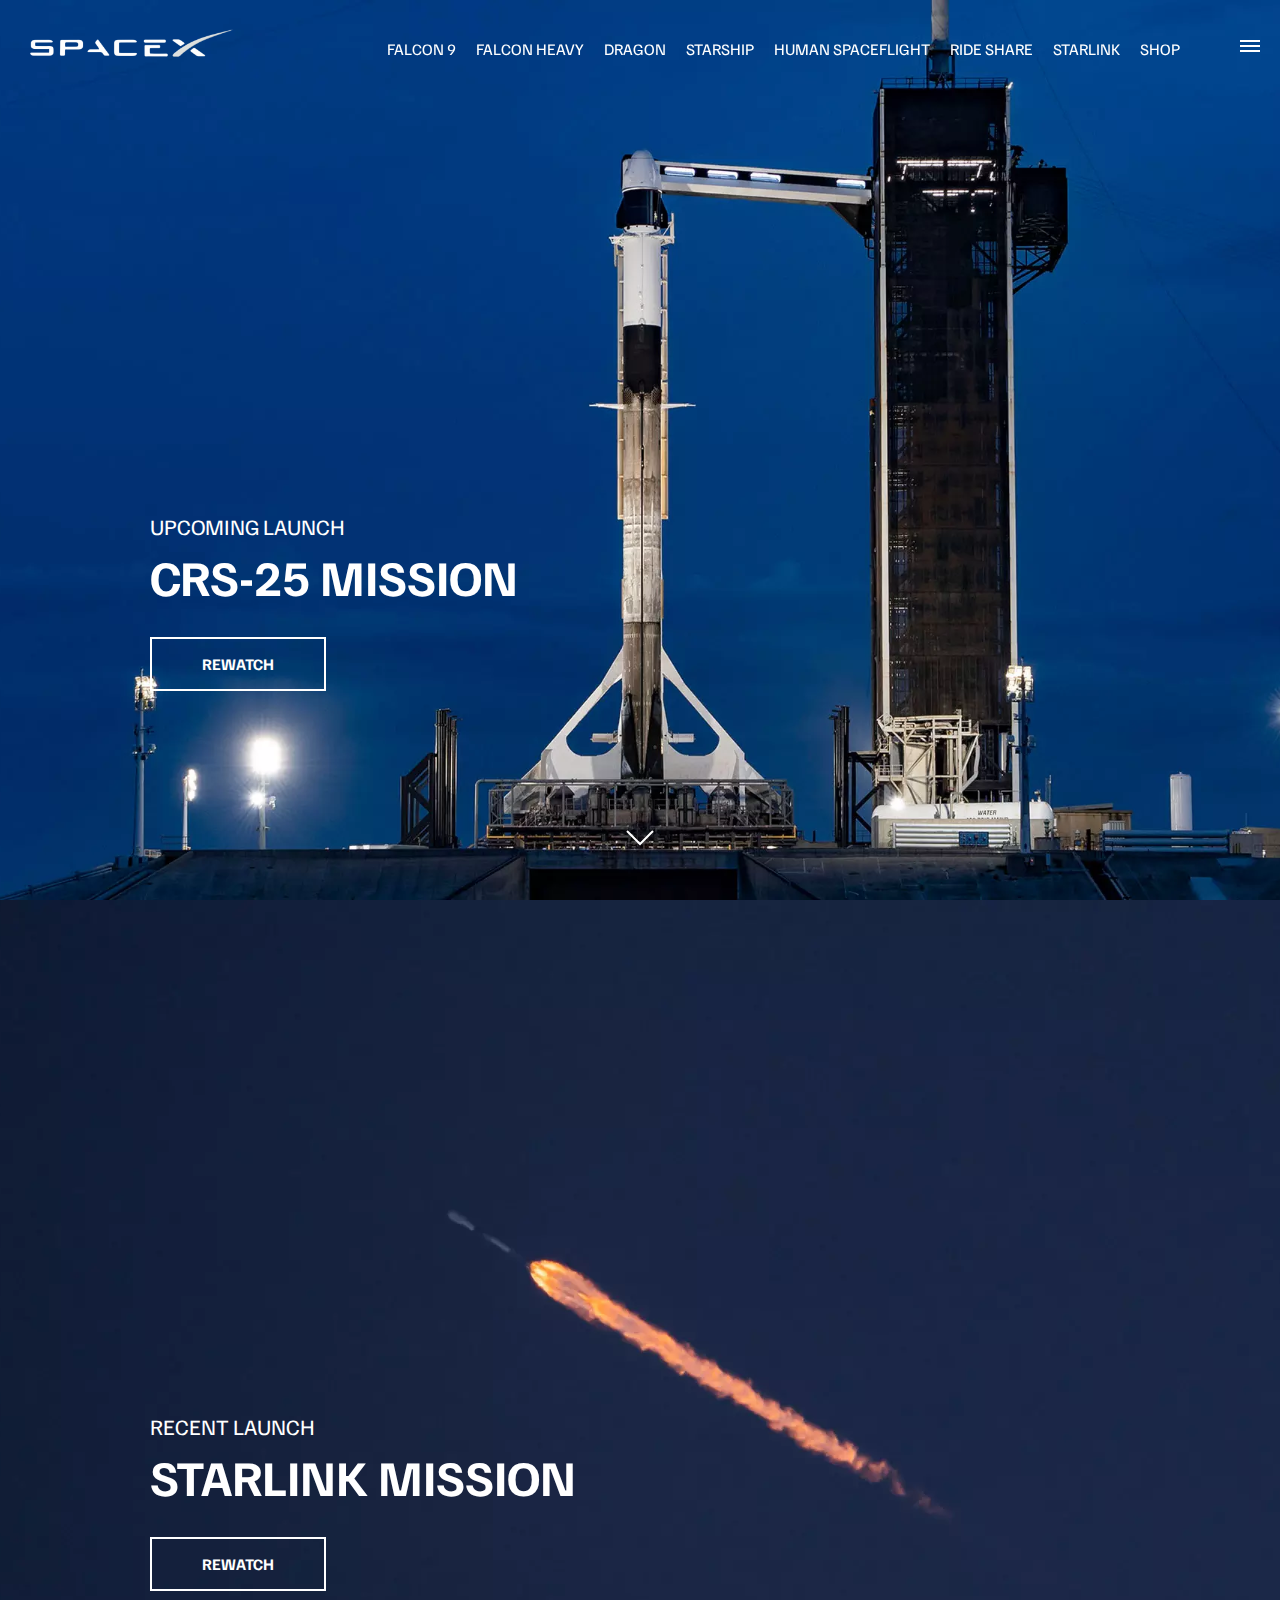
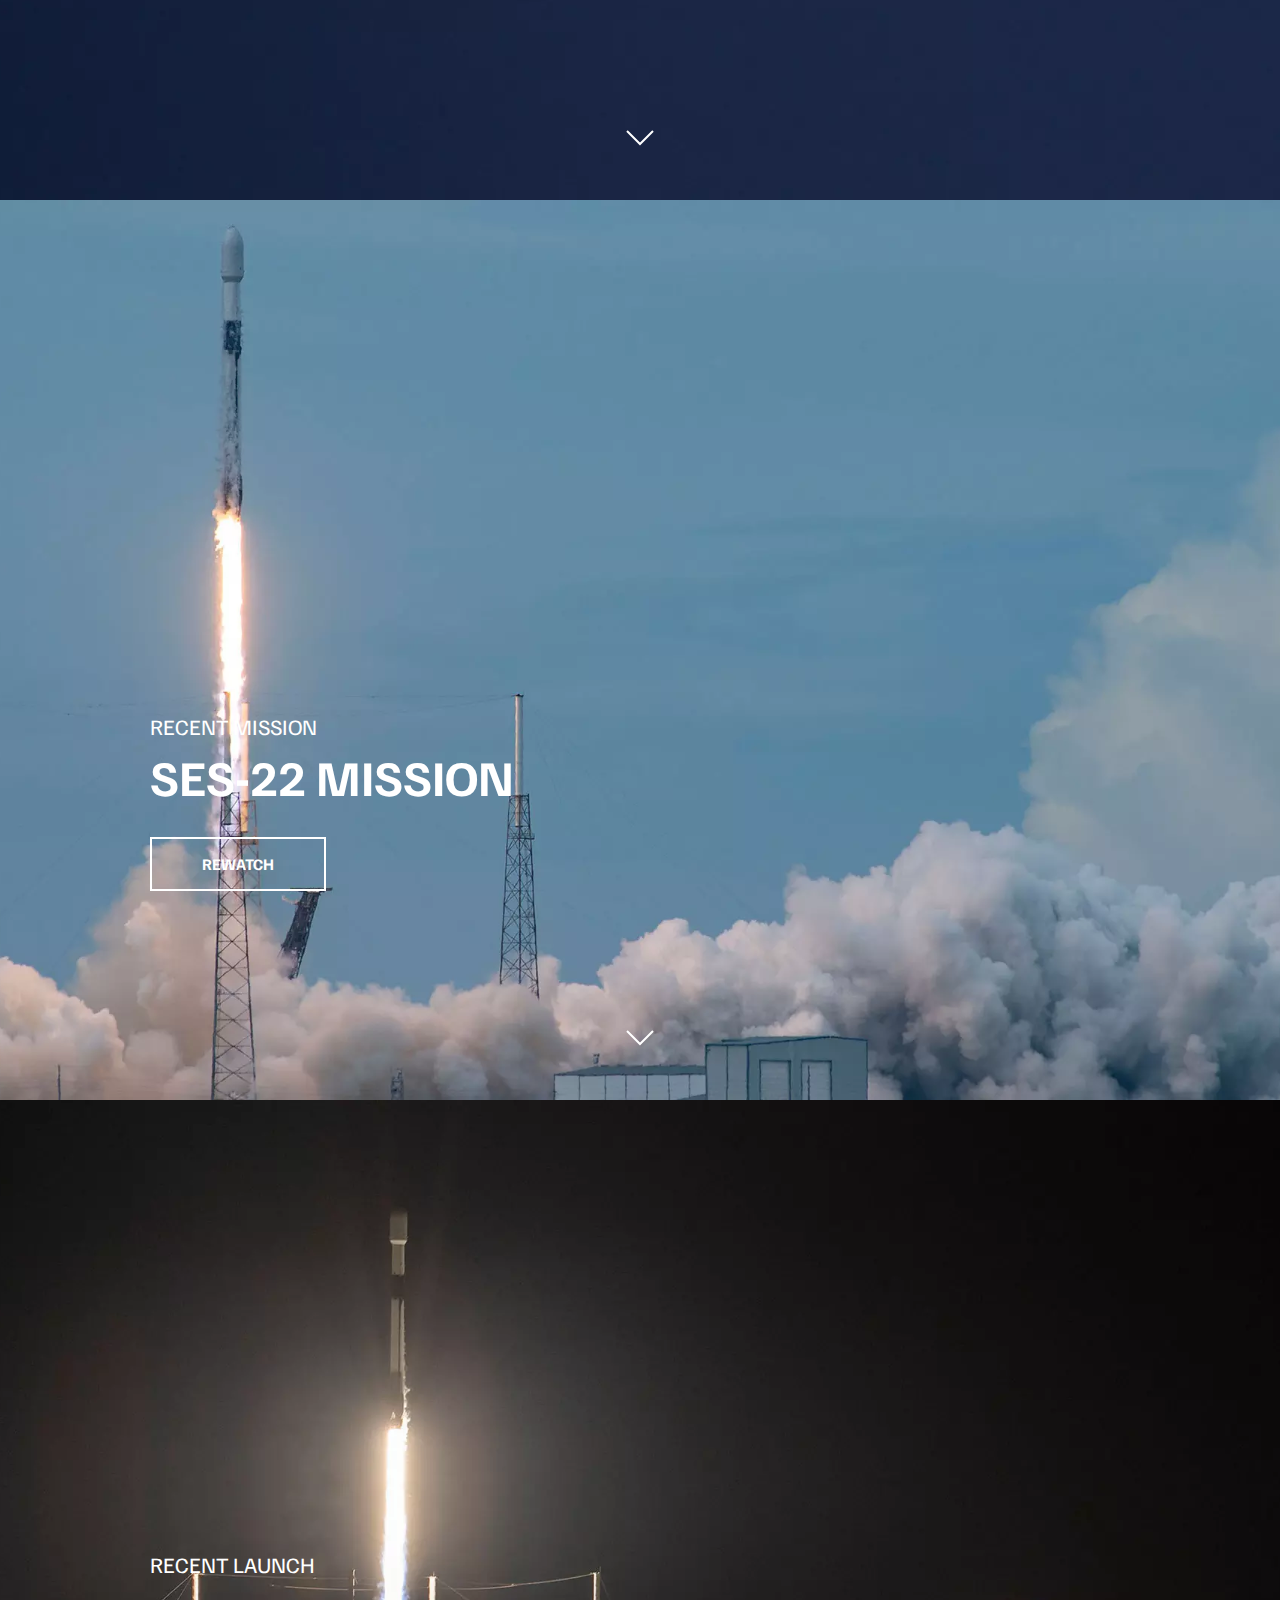
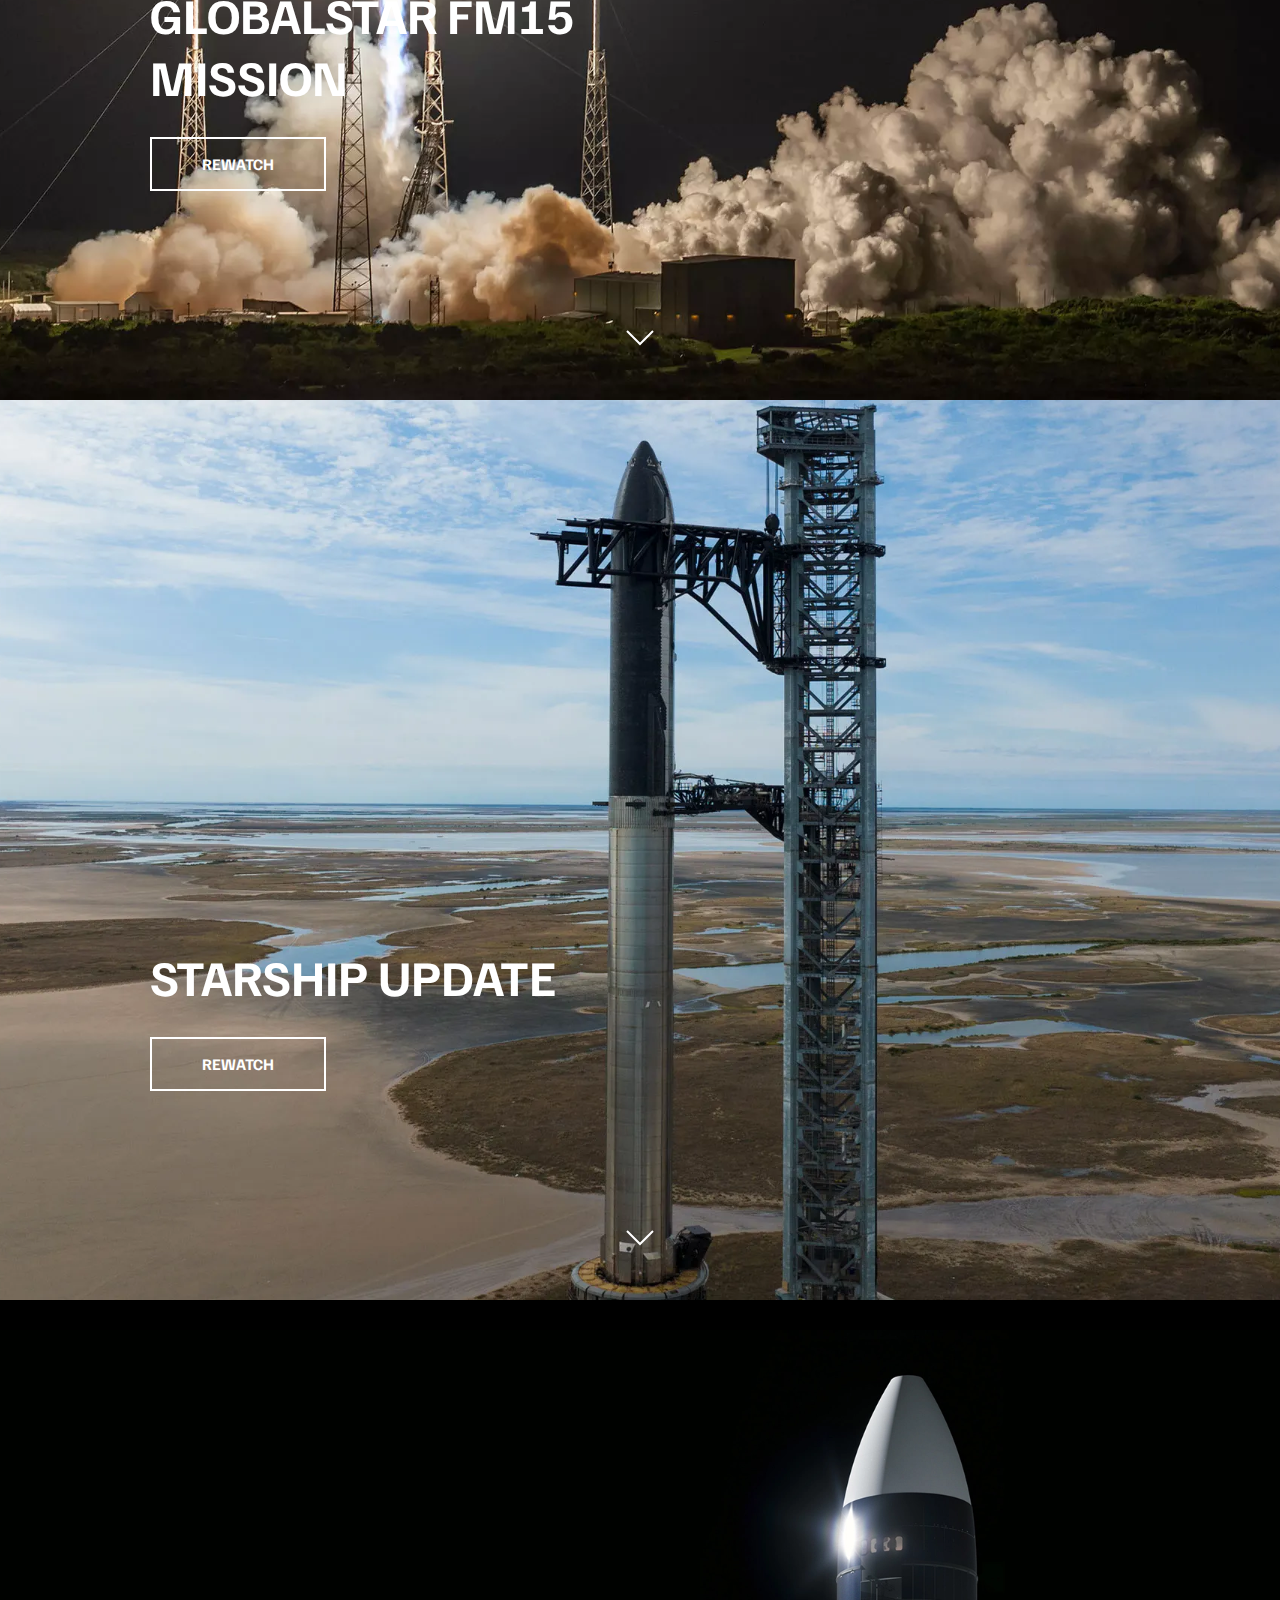
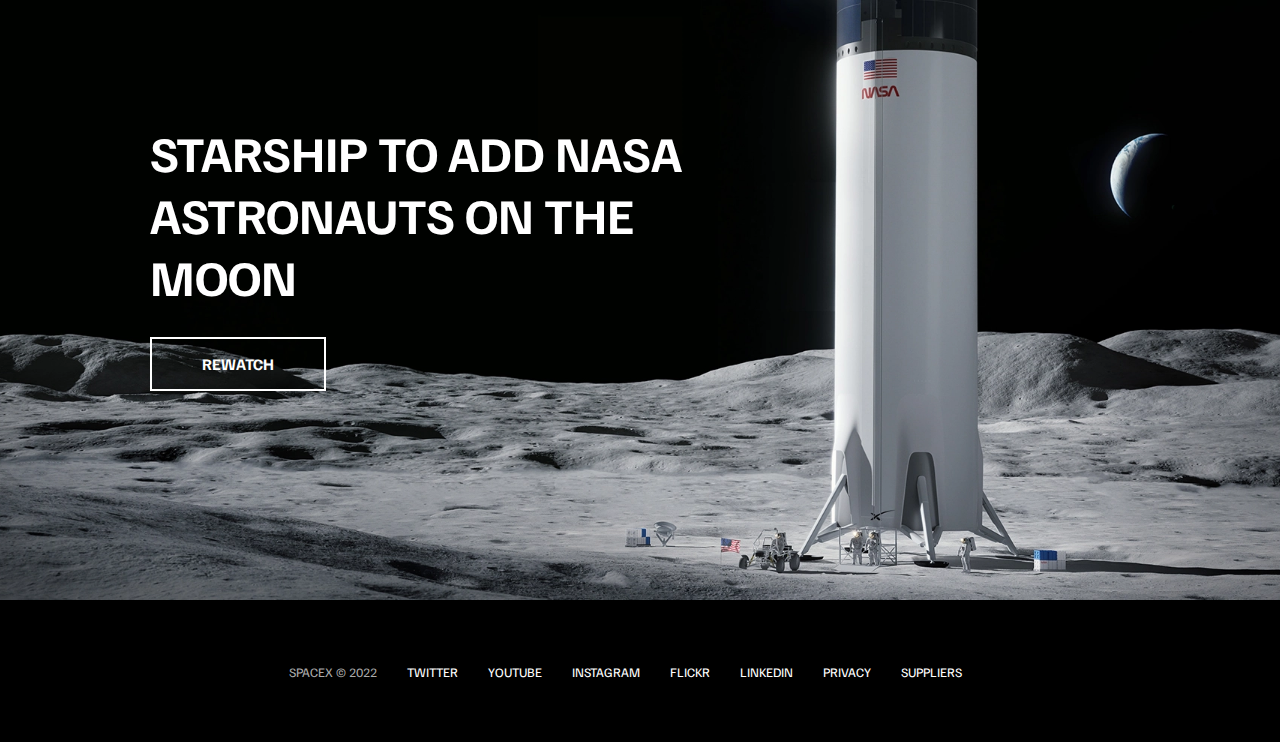
==== commit ae7a008f: "SCRATCH adding falcon9.htmk inner page - working on falcon9.html layout minus javascript" ====
--- a/spacex-clone-website-scratch/index.html
+++ b/spacex-clone-website-scratch/index.html
@@ -18,7 +18,7 @@
       <li><a href="#">Careers</a></li>
       <li><a href="#">Updates</a></li>
       <li><a href="#">Shop</a></li>
-      <li class="mobile-only"><a href="flacon.html">Falcon 9</a></li>
+      <li class="mobile-only"><a href="falcon9.html">Falcon 9</a></li>
       <li class="mobile-only"><a href="falcon-heavy.html">Falcon Heavy</a></li>
       <li class="mobile-only"><a href="dragon.html">Dragon</a></li>
       <li class="mobile-only"><a href="#">Starship</a></li>
@@ -36,7 +36,7 @@
       </div>
       <nav>
         <ul>
-          <li><a href="flacon.html">Falcon 9</a></li>
+          <li><a href="falcon9.html">Falcon 9</a></li>
           <li><a href="falcon-heavy.html">Falcon Heavy</a></li>
           <li><a href="dragon.html">Dragon</a></li>
           <li><a href="#">Starship</a></li>
@@ -162,7 +162,7 @@
       <li><a href="#">Flickr</a></li>
       <li><a href="#">LinkedIn</a></li>
       <li><a href="#">Privacy</a></li>
-      <li><a href="#">Supplier</a></li>
+      <li><a href="#">Suppliers</a></li>
     </ul>
   </footer>
 </body>
--- a/spacex-clone-website-scratch/css/styles.css
+++ b/spacex-clone-website-scratch/css/styles.css
@@ -11,6 +11,10 @@
   font-family: 'Familjen Grotesk', sans-serif;
   background-color: #000;
   color: #fff;
+}
+
+.stop-scrolling {
+  overflow: hidden;
 }
 
 a {
